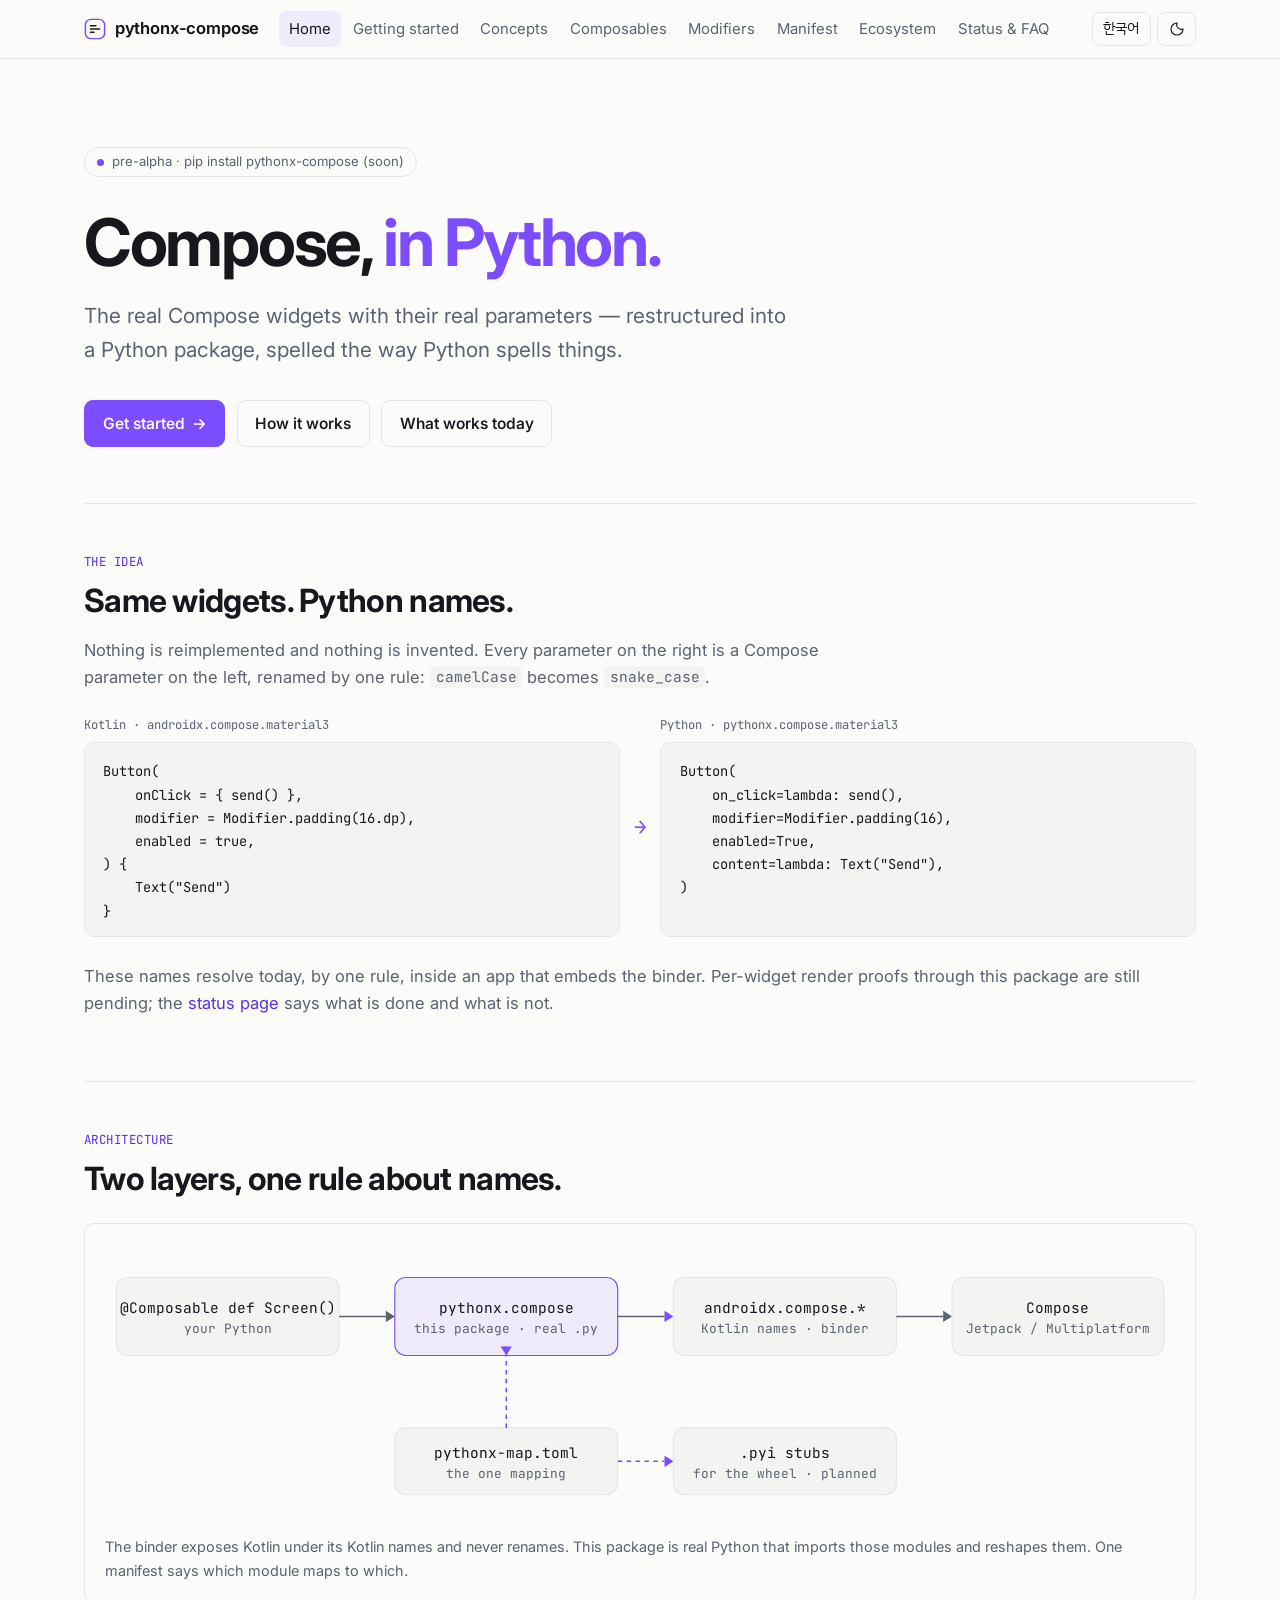
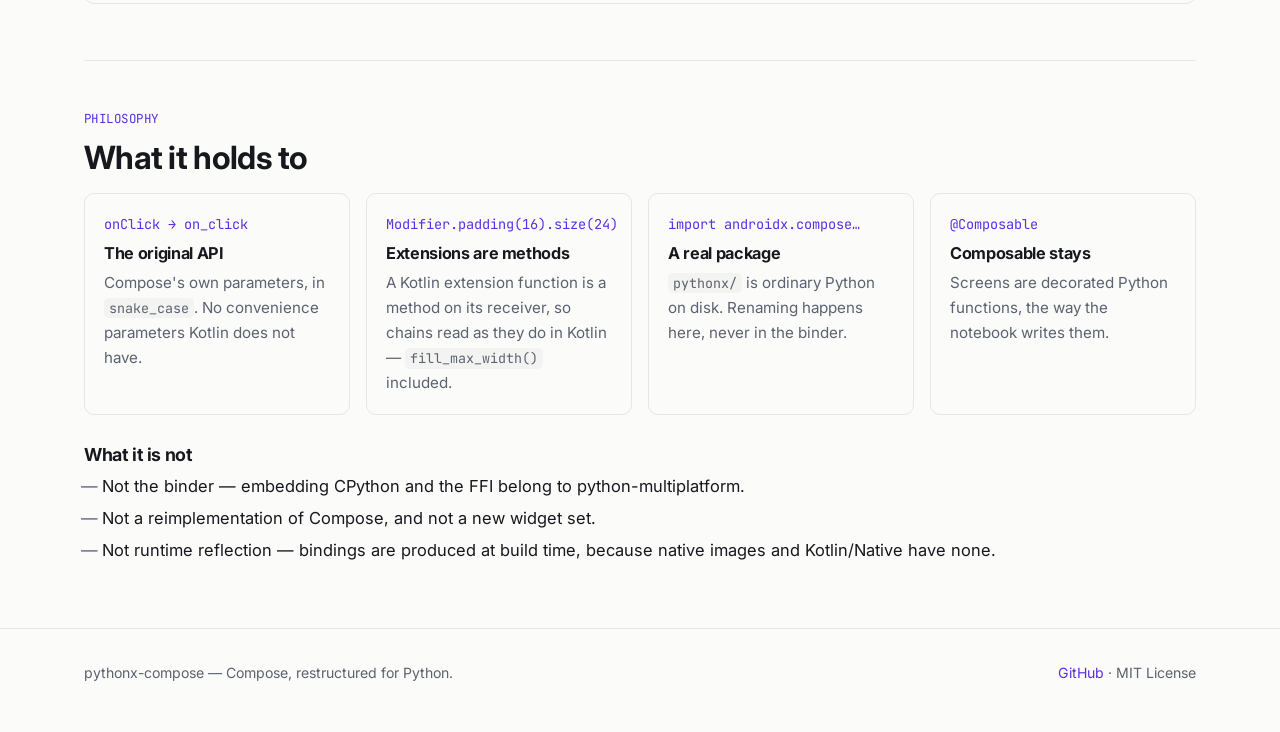
==== docs/guide/index.html @ c27737cb "Docs: Describe the Pythonic surface that now exists, and only that The guide and both READMEs still " ====
<!doctype html>
<html lang="en">
<head>
<meta charset="utf-8">
<meta name="viewport" content="width=device-width, initial-scale=1">
<title>Compose, in Python · pythonx-compose</title>
<meta name="description" content="pythonx-compose: write Compose user interfaces in Python, with Compose's own widgets and Pythonic names.">
<script>(function(){var r=document.documentElement,l=null,t=null;
try{l=localStorage.getItem('pxc-lang');t=localStorage.getItem('pxc-theme');}catch(e){}
if(l!=='en'&&l!=='ko'){l=((navigator.language||'en').toLowerCase().indexOf('ko')===0)?'ko':'en';}
r.lang=l;if(t==='dark'||t==='light'){r.setAttribute('data-theme',t);}})();</script>
<link rel="preconnect" href="https://fonts.googleapis.com">
<link rel="preconnect" href="https://fonts.gstatic.com" crossorigin>
<link rel="stylesheet" href="https://fonts.googleapis.com/css2?family=IBM+Plex+Sans+KR:wght@400;500;600;700&amp;family=Inter:wght@400;500;600;700&amp;family=JetBrains+Mono:wght@400;500&amp;display=swap">
<link rel="stylesheet" href="assets/style.css">
<script src="assets/site.js" defer></script>
</head>
<body data-title-en="Compose, in Python" data-title-ko="Compose 를, 파이썬으로">
<header class="site-header">
<div class="wrap bar">
<a class="brand" href="index.html"><svg class="mark" viewBox="0 0 24 24" aria-hidden="true"><rect x="1.5" y="1.5" width="21" height="21" rx="6" fill="none" stroke="var(--accent)" stroke-width="1.6"/><path d="M7 8.5h6M7 12h10M7 15.5h4" stroke="var(--fg)" stroke-width="1.6" stroke-linecap="round"/></svg>pythonx-compose</a>
<nav class="nav" aria-label="Guide"><a href="index.html" aria-current="page"><span data-lang="en">Home</span><span data-lang="ko">홈</span></a><a href="getting-started.html"><span data-lang="en">Getting started</span><span data-lang="ko">시작하기</span></a><a href="concepts.html"><span data-lang="en">Concepts</span><span data-lang="ko">개념</span></a><a href="guide-composables.html"><span data-lang="en">Composables</span><span data-lang="ko">컴포저블</span></a><a href="guide-modifiers.html"><span data-lang="en">Modifiers</span><span data-lang="ko">모디파이어</span></a><a href="guide-manifest.html"><span data-lang="en">Manifest</span><span data-lang="ko">매니페스트</span></a><a href="ecosystem.html"><span data-lang="en">Ecosystem</span><span data-lang="ko">생태계</span></a><a href="status.html"><span data-lang="en">Status & FAQ</span><span data-lang="ko">현황 · FAQ</span></a></nav>
<div class="tools">
<button class="btn-ghost" id="lang-toggle" type="button"><span data-lang="en">한국어</span><span data-lang="ko">English</span></button>
<button class="btn-ghost" id="theme-toggle" type="button" aria-label="Toggle colour theme"><svg viewBox="0 0 24 24" aria-hidden="true" fill="none" stroke="currentColor" stroke-width="1.7" stroke-linecap="round"><path d="M12 3a9 9 0 1 0 9 9 7 7 0 0 1-9-9z"/></svg></button>
</div>
</div>
</header>
<main>


<div class="wrap">
<section class="hero">
<span class="eyebrow"><span class="dot"></span><span data-lang="en">pre-alpha · pip install pythonx-compose (soon)</span><span data-lang="ko">pre-alpha · pip install pythonx-compose (예정)</span></span>
<h1><span data-lang="en">Compose, <em>in Python.</em></span><span data-lang="ko">Compose 를, <em>파이썬으로.</em></span></h1>
<p class="lead"><span data-lang="en">The real Compose widgets with their real parameters — restructured into a Python package, spelled the way Python spells things.</span><span data-lang="ko">진짜 Compose 위젯과 진짜 매개변수를 — 파이썬 패키지로 재구성해, 파이썬이 쓰는 방식대로 씁니다.</span></p>
<div class="cta">
<a class="btn primary" href="getting-started.html"><span data-lang="en">Get started</span><span data-lang="ko">시작하기</span> →</a>
<a class="btn" href="concepts.html"><span data-lang="en">How it works</span><span data-lang="ko">동작 방식</span></a>
<a class="btn" href="status.html"><span data-lang="en">What works today</span><span data-lang="ko">지금 되는 것</span></a>
</div>
</section>

<section>
<p class="kicker"><span data-lang="en">The idea</span><span data-lang="ko">아이디어</span></p>
<h2><span data-lang="en">Same widgets. Python names.</span><span data-lang="ko">같은 위젯, 파이썬 이름.</span></h2>
<p data-lang="en" class="narrow muted">Nothing is reimplemented and nothing is invented. Every parameter on the right is a Compose parameter on the left, renamed by one rule: <code>camelCase</code> becomes <code>snake_case</code>.</p><p data-lang="ko" class="narrow muted">다시 구현하는 것도, 새로 지어내는 것도 없습니다. 오른쪽의 모든 매개변수는 왼쪽 Compose 의 매개변수이고, 규칙 하나로 이름만 바뀝니다: <code>camelCase</code> 가 <code>snake_case</code> 가 됩니다.</p>
<div class="pair">
<div class="pane"><p class="label" translate="no">Kotlin · androidx.compose.material3</p><pre><code class="language-kotlin">Button(
    onClick = { send() },
    modifier = Modifier.padding(16.dp),
    enabled = true,
) {
    Text(&quot;Send&quot;)
}</code></pre></div>
<div class="arrow" aria-hidden="true">→</div>
<div class="pane"><p class="label" translate="no">Python · pythonx.compose.material3</p><pre><code class="language-python">Button(
    on_click=lambda: send(),
    modifier=Modifier.padding(16),
    enabled=True,
    content=lambda: Text(&quot;Send&quot;),
)</code></pre></div>
</div>
<p data-lang="en" class="muted">These names resolve today, by one rule, inside an app that embeds the binder. Per-widget render proofs through this package are still pending; the <a href="status.html">status page</a> says what is done and what is not.</p><p data-lang="ko" class="muted">이 이름들은 바인더를 임베딩한 앱 안에서 지금 규칙 하나로 해석됩니다. 이 패키지를 거친 위젯별 렌더링 증거는 아직 대기 중이며, 무엇이 되고 무엇이 안 되는지는 <a href="status.html">현황 페이지</a>에 있습니다.</p>
</section>

<section>
<p class="kicker"><span data-lang="en">Architecture</span><span data-lang="ko">구조</span></p>
<h2><span data-lang="en">Two layers, one rule about names.</span><span data-lang="ko">두 계층, 이름에 관한 규칙 하나.</span></h2>
<figure class="figure"><svg class="fig-wide" viewBox="0 0 960 250" role="img" aria-label="Python UI code calls pythonx.compose, which imports androidx.compose.* exposed by python-multiplatform, which is Compose itself; pythonx-map.toml feeds pythonx.compose and the .pyi stubs."><rect class="box" x="10" y="30" width="200" height="70" rx="10"/><text x="110.0" y="62.0" text-anchor="middle">@Composable def Screen()</text><text class="sub" x="110.0" y="80.0" text-anchor="middle">your Python</text><line class="edge" x1="210" y1="65" x2="252" y2="65"/><polygon class="head" points="260,65 252,60 252,70"/><rect class="box us" x="260" y="30" width="200" height="70" rx="10"/><text x="360.0" y="62.0" text-anchor="middle">pythonx.compose</text><text class="sub" x="360.0" y="80.0" text-anchor="middle">this package · real .py</text><line class="edge" x1="460" y1="65" x2="502" y2="65"/><polygon class="head us" points="510,65 502,60 502,70"/><rect class="box" x="510" y="30" width="200" height="70" rx="10"/><text x="610.0" y="62.0" text-anchor="middle">androidx.compose.*</text><text class="sub" x="610.0" y="80.0" text-anchor="middle">Kotlin names · binder</text><line class="edge" x1="710" y1="65" x2="752" y2="65"/><polygon class="head" points="760,65 752,60 752,70"/><rect class="box" x="760" y="30" width="190" height="70" rx="10"/><text x="855.0" y="62.0" text-anchor="middle">Compose</text><text class="sub" x="855.0" y="80.0" text-anchor="middle">Jetpack / Multiplatform</text><rect class="box" x="260" y="165" width="200" height="60" rx="10"/><text x="360.0" y="192.0" text-anchor="middle">pythonx-map.toml</text><text class="sub" x="360.0" y="210.0" text-anchor="middle">the one mapping</text><line class="edge dash" x1="360" y1="165" x2="360" y2="92"/><polygon class="head us" points="360,100 355,92 365,92"/><rect class="box" x="510" y="165" width="200" height="60" rx="10"/><text x="610.0" y="192.0" text-anchor="middle">.pyi stubs</text><text class="sub" x="610.0" y="210.0" text-anchor="middle">for the wheel · planned</text><line class="edge dash" x1="460" y1="195" x2="502" y2="195"/><polygon class="head us" points="510,195 502,190 502,200"/></svg><svg class="fig-tall" viewBox="0 0 320 470" role="img" aria-label="The same layering, drawn vertically."><rect class="box" x="40" y="10" width="240" height="64" rx="10"/><text x="160.0" y="39.0" text-anchor="middle">@Composable def Screen()</text><text class="sub" x="160.0" y="57.0" text-anchor="middle">your Python</text><line class="edge" x1="160" y1="74" x2="160" y2="102"/><polygon class="head" points="160,110 155,102 165,102"/><rect class="box us" x="40" y="110" width="240" height="64" rx="10"/><text x="160.0" y="139.0" text-anchor="middle">pythonx.compose</text><text class="sub" x="160.0" y="157.0" text-anchor="middle">this package · real .py</text><line class="edge" x1="160" y1="174" x2="160" y2="202"/><polygon class="head us" points="160,210 155,202 165,202"/><rect class="box" x="40" y="210" width="240" height="64" rx="10"/><text x="160.0" y="239.0" text-anchor="middle">androidx.compose.*</text><text class="sub" x="160.0" y="257.0" text-anchor="middle">Kotlin names · binder</text><line class="edge" x1="160" y1="274" x2="160" y2="302"/><polygon class="head" points="160,310 155,302 165,302"/><rect class="box" x="40" y="310" width="240" height="64" rx="10"/><text x="160.0" y="339.0" text-anchor="middle">Compose</text><text class="sub" x="160.0" y="357.0" text-anchor="middle">Jetpack / Multiplatform</text><rect class="box" x="40" y="400" width="240" height="56" rx="10"/><text x="160.0" y="425.0" text-anchor="middle">pythonx-map.toml</text><text class="sub" x="160.0" y="443.0" text-anchor="middle">→ pythonx.compose, .pyi</text></svg>
<figcaption><span data-lang="en">The binder exposes Kotlin under its Kotlin names and never renames. This package is real Python that imports those modules and reshapes them. One manifest says which module maps to which.</span><span data-lang="ko">바인더는 Kotlin 을 Kotlin 이름 그대로 노출하고 절대 이름을 바꾸지 않습니다. 이 패키지는 그 모듈을 import 해 재구성하는 실제 파이썬입니다. 어떤 모듈이 무엇에 대응하는지는 매니페스트 하나가 말합니다.</span></figcaption>
</figure>
</section>

<section>
<p class="kicker"><span data-lang="en">Philosophy</span><span data-lang="ko">철학</span></p>
<h2><span data-lang="en">What it holds to</span><span data-lang="ko">지키는 것</span></h2>
<div class="grid">
<div class="card"><span class="glyph" translate="no">onClick → on_click</span><h3><span data-lang="en">The original API</span><span data-lang="ko">원래 API 그대로</span></h3><p data-lang="en">Compose's own parameters, in <code>snake_case</code>. No convenience parameters Kotlin does not have.</p><p data-lang="ko">Compose 자신의 매개변수를 <code>snake_case</code> 로. Kotlin 에 없는 편의 매개변수는 만들지 않습니다.</p></div>
<div class="card"><span class="glyph" translate="no">Modifier.padding(16).size(24)</span><h3><span data-lang="en">Extensions are methods</span><span data-lang="ko">확장 함수는 메서드</span></h3><p data-lang="en">A Kotlin extension function is a method on its receiver, so chains read as they do in Kotlin — <code>fill_max_width()</code> included.</p><p data-lang="ko">Kotlin 확장 함수는 수신 객체의 메서드가 되어, 체인이 Kotlin 에서처럼 읽힙니다 — <code>fill_max_width()</code> 도 마찬가지입니다.</p></div>
<div class="card"><span class="glyph" translate="no">import androidx.compose…</span><h3><span data-lang="en">A real package</span><span data-lang="ko">실제 패키지</span></h3><p data-lang="en"><code>pythonx/</code> is ordinary Python on disk. Renaming happens here, never in the binder.</p><p data-lang="ko"><code>pythonx/</code> 는 디스크에 있는 평범한 파이썬입니다. 이름 바꾸기는 여기서 하고, 바인더에서는 하지 않습니다.</p></div>
<div class="card"><span class="glyph" translate="no">@Composable</span><h3><span data-lang="en">Composable stays</span><span data-lang="ko">@Composable 은 그대로</span></h3><p data-lang="en">Screens are decorated Python functions, the way the notebook writes them.</p><p data-lang="ko">화면은 노트북이 쓰는 그대로, 데코레이터가 붙은 파이썬 함수입니다.</p></div>
</div>
<h3><span data-lang="en">What it is not</span><span data-lang="ko">이것이 아닌 것</span></h3>
<ul class="clean not">
<li><span data-lang="en">Not the binder — embedding CPython and the FFI belong to python-multiplatform.</span><span data-lang="ko">바인더가 아닙니다 — CPython 임베딩과 FFI 는 python-multiplatform 의 몫입니다.</span></li>
<li><span data-lang="en">Not a reimplementation of Compose, and not a new widget set.</span><span data-lang="ko">Compose 의 재구현도, 새 위젯 세트도 아닙니다.</span></li>
<li><span data-lang="en">Not runtime reflection — bindings are produced at build time, because native images and Kotlin/Native have none.</span><span data-lang="ko">런타임 리플렉션이 아닙니다 — 네이티브 이미지와 Kotlin/Native 에는 리플렉션이 없으므로 바인딩은 빌드 타임에 만듭니다.</span></li>
</ul>
</section>
</div>

</main>
<footer>
<div class="wrap">
<span><span data-lang="en">pythonx-compose — Compose, restructured for Python.</span><span data-lang="ko">pythonx-compose — 파이썬을 위해 재구성한 Compose.</span></span>
<span><a href="https://github.com/thisisthepy/pythonx-compose">GitHub</a> · <span data-lang="en">MIT License</span><span data-lang="ko">MIT 라이선스</span></span>
</div>
</footer>
</body>
</html>
---- docs/guide/assets/style.css ----
/* pythonx-compose guide — shared thisisthepy family tokens, accent #7c4dff. */
:root {
  --bg: #fbfbfa; --fg: #16181d; --muted: #5b6270; --line: #e6e6e3; --code-bg: #f3f3f1;
  --radius: 10px; --maxw: 72rem;
  --font-sans: "Inter", "IBM Plex Sans KR", system-ui, sans-serif;
  --font-mono: "JetBrains Mono", ui-monospace, monospace;
  --accent: #7c4dff; --accent-ink: #5b2fe0; --accent-soft: rgba(124, 77, 255, 0.09);
  --ok: #0f9d76; --partial: #b7791f; --planned: #5b6270;
  color-scheme: light;
}
@media (prefers-color-scheme: dark) { :root:not([data-theme="light"]) {
  --bg: #0f1115; --fg: #e8e9ec; --muted: #9aa1ad; --line: #252a33; --code-bg: #161a21;
  --accent: #a68bff; --accent-ink: #c2b1ff; --accent-soft: rgba(166, 139, 255, 0.12);
  --ok: #3cc89c; --partial: #e0a84a; --planned: #9aa1ad;
  color-scheme: dark; } }
:root[data-theme="dark"] {
  --bg: #0f1115; --fg: #e8e9ec; --muted: #9aa1ad; --line: #252a33; --code-bg: #161a21;
  --accent: #a68bff; --accent-ink: #c2b1ff; --accent-soft: rgba(166, 139, 255, 0.12);
  --ok: #3cc89c; --partial: #e0a84a; --planned: #9aa1ad;
  color-scheme: dark;
}

/* Language switching: only the active language is shown. */
html[lang="en"] [data-lang="ko"], html[lang="ko"] [data-lang="en"] { display: none !important; }

*, *::before, *::after { box-sizing: border-box; }
html { -webkit-text-size-adjust: 100%; }
body {
  margin: 0; background: var(--bg); color: var(--fg);
  font-family: var(--font-sans); font-size: 16.5px; line-height: 1.65;
  -webkit-font-smoothing: antialiased; overflow-x: hidden;
}
html[lang="ko"] body { word-break: keep-all; line-height: 1.75; }
a { color: var(--accent-ink); text-decoration: none; }
a:hover { text-decoration: underline; text-underline-offset: 3px; }
code, pre, kbd { font-family: var(--font-mono); font-size: 0.88em; }
:not(pre) > code { background: var(--code-bg); padding: 0.1em 0.38em; border-radius: 5px; overflow-wrap: anywhere; }
pre {
  background: var(--code-bg); border: 1px solid var(--line); border-radius: var(--radius);
  padding: 1rem 1.15rem; overflow-x: auto; line-height: 1.6; margin: 1.1rem 0;
}
pre code { font-size: 0.86rem; }
.c { color: var(--muted); }          /* comment */
.k { color: var(--accent-ink); }     /* keyword / emphasis inside code */

.wrap { max-width: var(--maxw); margin: 0 auto; padding: 0 1.25rem; }
@media (max-width: 480px) { .wrap { padding: 0 1rem; } }

/* Header */
.site-header {
  position: sticky; top: 0; z-index: 10;
  background: color-mix(in srgb, var(--bg) 86%, transparent);
  backdrop-filter: saturate(140%) blur(10px); -webkit-backdrop-filter: saturate(140%) blur(10px);
  border-bottom: 1px solid var(--line);
}
.bar { display: flex; align-items: center; gap: 1.25rem; min-height: 3.6rem; }
.brand { display: inline-flex; align-items: center; gap: 0.55rem; color: var(--fg); font-weight: 650; letter-spacing: -0.01em; white-space: nowrap; }
.brand:hover { text-decoration: none; }
.brand .mark { width: 22px; height: 22px; flex: none; }
.nav { display: flex; gap: 0.15rem; flex: 1; min-width: 0; }
.site-header .nav a {
  color: var(--muted); padding: 0.35rem 0.6rem; border-radius: 7px; font-size: 0.93rem; white-space: nowrap;
}
.nav a:hover { color: var(--fg); background: var(--code-bg); text-decoration: none; }
.nav a[aria-current="page"] { color: var(--fg); background: var(--accent-soft); }
.tools { display: flex; gap: 0.4rem; margin-left: auto; }
.btn-ghost {
  font: inherit; font-size: 0.86rem; color: var(--fg); background: transparent;
  border: 1px solid var(--line); border-radius: 8px; padding: 0.3rem 0.65rem; cursor: pointer;
  display: inline-flex; align-items: center; gap: 0.35rem; min-height: 2rem;
}
.btn-ghost:hover { border-color: var(--accent); }
.btn-ghost svg { width: 16px; height: 16px; }
@media (max-width: 860px) {
  .bar { flex-wrap: wrap; gap: 0.5rem 1rem; padding: 0.5rem 0; }
  .nav { order: 3; flex-basis: 100%; overflow-x: auto; scrollbar-width: none; padding-bottom: 0.2rem; }
  .nav::-webkit-scrollbar { display: none; }
}

/* Hero */
section.hero { padding: 5.5rem 0 3.5rem; border-top: 0; }
.eyebrow {
  display: inline-flex; align-items: center; gap: 0.5rem; font-size: 0.82rem; color: var(--muted);
  border: 1px solid var(--line); border-radius: 999px; padding: 0.2rem 0.75rem; margin-bottom: 1.6rem;
}
.dot { width: 7px; height: 7px; border-radius: 50%; background: var(--accent); }
h1, h2, h3 { letter-spacing: -0.022em; line-height: 1.2; font-weight: 680; }
.hero h1 { font-size: clamp(2.3rem, 6vw, 4.1rem); margin: 0 0 1.1rem; letter-spacing: -0.035em; }
.hero h1 em { font-style: normal; color: var(--accent); }
.lead { font-size: clamp(1.08rem, 2.1vw, 1.3rem); color: var(--muted); max-width: 44rem; margin: 0 0 2rem; }
.cta { display: flex; flex-wrap: wrap; gap: 0.7rem; }
.btn {
  display: inline-flex; align-items: center; gap: 0.45rem; padding: 0.62rem 1.1rem; border-radius: 9px;
  font-weight: 560; font-size: 0.97rem; border: 1px solid var(--line); color: var(--fg); background: var(--bg);
}
.btn:hover { text-decoration: none; border-color: var(--accent); }
a.btn.primary, .btn.primary { background: var(--accent); border-color: var(--accent); color: #fff; }
:root[data-theme="dark"] .btn.primary { color: #0f1115; }
@media (prefers-color-scheme: dark) { :root:not([data-theme="light"]) .btn.primary { color: #0f1115; } }

/* Sections */
section { padding: 3rem 0; border-top: 1px solid var(--line); }
section.flush { border-top: 0; padding-top: 0; }
.kicker { font-family: var(--font-mono); font-size: 0.78rem; color: var(--accent-ink); letter-spacing: 0.04em; text-transform: uppercase; margin: 0 0 0.6rem; }
h2 { font-size: clamp(1.5rem, 3vw, 2rem); margin: 0 0 1rem; }
h3 { font-size: 1.12rem; margin: 1.8rem 0 0.5rem; }
p { margin: 0 0 1rem; }
.muted { color: var(--muted); }
.narrow { max-width: 46rem; }

/* Translation pair: Kotlin on the left, Python on the right. */
.pair { display: grid; grid-template-columns: minmax(0, 1fr) auto minmax(0, 1fr); gap: 0.9rem; align-items: stretch; margin: 1.5rem 0; }
.pair .pane { min-width: 0; }
.pair .pane pre { margin: 0; height: calc(100% - 1.8rem); }
.pair .label { font-family: var(--font-mono); font-size: 0.76rem; color: var(--muted); margin: 0 0 0.45rem; }
.pair .arrow { align-self: center; color: var(--accent); font-family: var(--font-mono); font-size: 1.3rem; }
@media (max-width: 760px) {
  .pair { grid-template-columns: minmax(0, 1fr); }
  .pair .arrow { justify-self: center; transform: rotate(90deg); }
}

/* Diagram */
.figure { margin: 1.5rem 0 0.5rem; border: 1px solid var(--line); border-radius: var(--radius); padding: 1.25rem; background: var(--bg); }
.figure svg { width: 100%; height: auto; display: block; }
.figure svg text { font-family: var(--font-mono); font-size: 13px; fill: var(--fg); }
.figure svg .sub { fill: var(--muted); font-size: 11.5px; }
.figure svg .box { fill: var(--code-bg); stroke: var(--line); }
.figure svg .box.us { fill: var(--accent-soft); stroke: var(--accent); }
.figure svg .edge { stroke: var(--muted); stroke-width: 1.4; fill: none; }
.figure svg .edge.dash { stroke-dasharray: 4 4; stroke: var(--accent); }
.figure svg .head { fill: var(--muted); }
.figure svg .head.us { fill: var(--accent); }
figcaption { font-size: 0.9rem; color: var(--muted); margin-top: 0.8rem; }
.figure svg.fig-wide { display: block; }
.figure svg.fig-tall { display: none; max-width: 22rem; margin: 0 auto; }
@media (max-width: 640px) { .figure svg.fig-wide { display: none; } .figure svg.fig-tall { display: block; } }

/* Grids and cards */
.grid { display: grid; gap: 1rem; grid-template-columns: repeat(auto-fit, minmax(min(15rem, 100%), 1fr)); }
.card { border: 1px solid var(--line); border-radius: var(--radius); padding: 1.15rem 1.2rem; background: var(--bg); }
.card h3 { margin: 0 0 0.4rem; font-size: 1.02rem; }
.card p { margin: 0; color: var(--muted); font-size: 0.95rem; }
.card .glyph { font-family: var(--font-mono); color: var(--accent-ink); font-size: 0.85rem; margin-bottom: 0.55rem; display: block; }
a.card { color: inherit; display: block; }
a.card:hover { text-decoration: none; border-color: var(--accent); }

ul.clean { padding-left: 1.1rem; margin: 0 0 1rem; }
ul.clean li { margin: 0.3rem 0; }
.not li::marker { content: "— "; color: var(--muted); }

/* Tables */
.table-wrap { overflow-x: auto; margin: 1rem 0 1.5rem; border: 1px solid var(--line); border-radius: var(--radius); }
table { border-collapse: collapse; width: 100%; font-size: 0.93rem; }
th, td { text-align: left; padding: 0.6rem 0.85rem; border-bottom: 1px solid var(--line); vertical-align: top; }
th { font-weight: 600; color: var(--muted); font-size: 0.82rem; background: var(--code-bg); }
tr:last-child td { border-bottom: 0; }

/* Status chips */
.chip { display: inline-block; font-family: var(--font-mono); font-size: 0.74rem; padding: 0.08rem 0.5rem; border-radius: 999px; border: 1px solid currentColor; white-space: nowrap; }
.chip.ok { color: var(--ok); }
.chip.partial { color: var(--partial); }
.chip.planned { color: var(--planned); }

.note { border-left: 3px solid var(--accent); background: var(--accent-soft); padding: 0.8rem 1rem; border-radius: 0 var(--radius) var(--radius) 0; margin: 1.2rem 0; font-size: 0.95rem; }
.note p:last-child { margin: 0; }

/* Page layout for inner pages */
.page-head { padding: 3.5rem 0 1.5rem; }
.page-head h1 { font-size: clamp(1.9rem, 4.5vw, 2.8rem); margin: 0 0 0.6rem; }
.doc { padding-bottom: 3rem; }
.doc section { padding: 2.2rem 0; }
.pager { display: flex; justify-content: space-between; gap: 1rem; flex-wrap: wrap; border-top: 1px solid var(--line); padding: 1.5rem 0 0; margin-top: 1rem; }

details { border: 1px solid var(--line); border-radius: var(--radius); padding: 0.85rem 1.1rem; margin: 0.6rem 0; }
details summary { cursor: pointer; font-weight: 600; }
details[open] summary { margin-bottom: 0.5rem; }

footer { border-top: 1px solid var(--line); padding: 2rem 0 3rem; color: var(--muted); font-size: 0.88rem; }
footer .wrap { display: flex; flex-wrap: wrap; justify-content: space-between; gap: 1rem; }
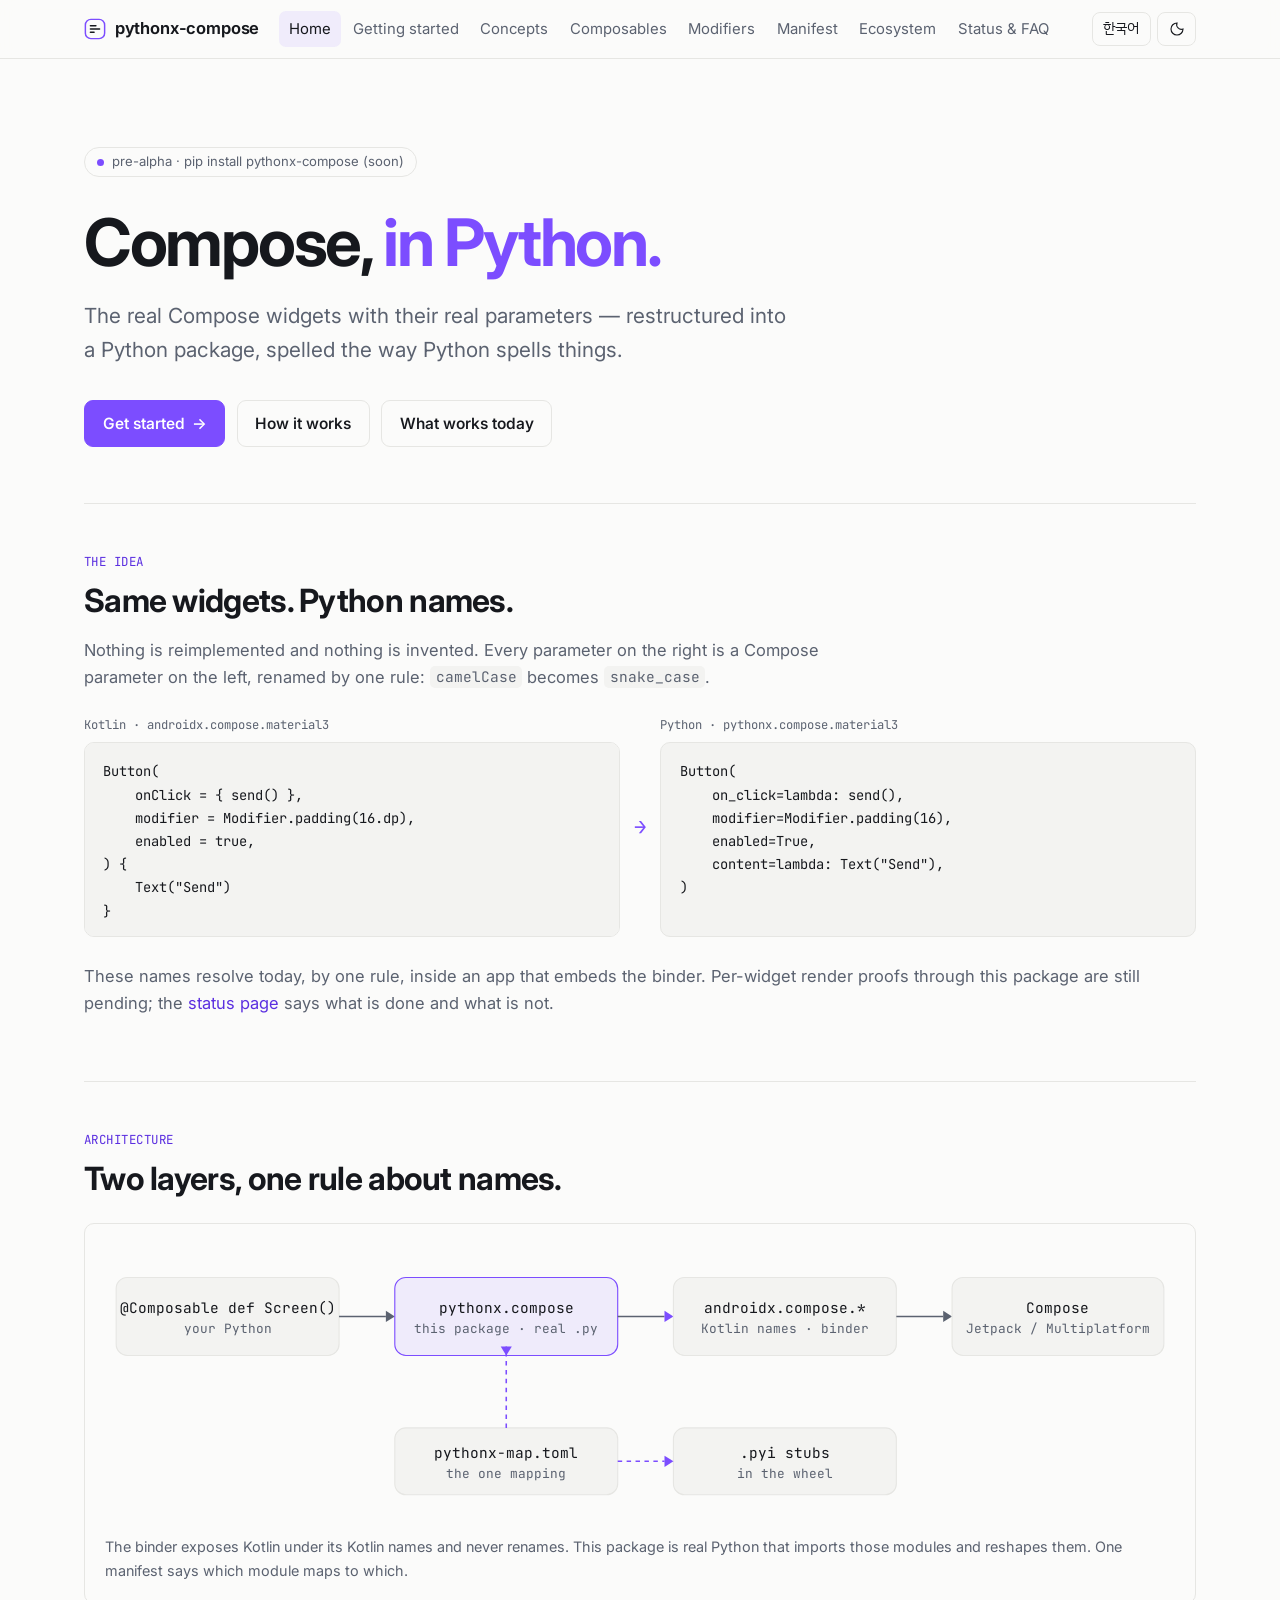
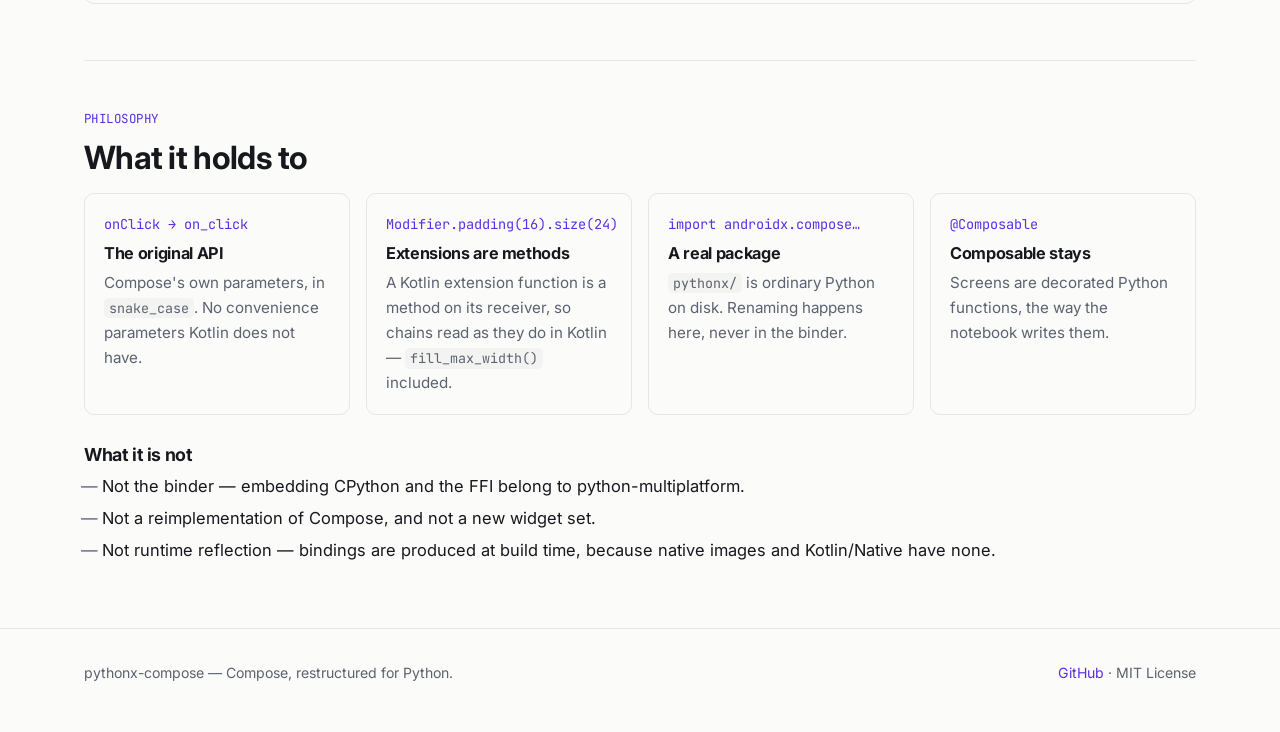
==== commit 8cc6e5d8: "Feat: Ship Pythonic stubs for Compose 1.11.1, generated by the runtime's own rule python-multiplatfo" ====
--- a/docs/guide/index.html
+++ b/docs/guide/index.html
@@ -67,7 +67,7 @@
 <section>
 <p class="kicker"><span data-lang="en">Architecture</span><span data-lang="ko">구조</span></p>
 <h2><span data-lang="en">Two layers, one rule about names.</span><span data-lang="ko">두 계층, 이름에 관한 규칙 하나.</span></h2>
-<figure class="figure"><svg class="fig-wide" viewBox="0 0 960 250" role="img" aria-label="Python UI code calls pythonx.compose, which imports androidx.compose.* exposed by python-multiplatform, which is Compose itself; pythonx-map.toml feeds pythonx.compose and the .pyi stubs."><rect class="box" x="10" y="30" width="200" height="70" rx="10"/><text x="110.0" y="62.0" text-anchor="middle">@Composable def Screen()</text><text class="sub" x="110.0" y="80.0" text-anchor="middle">your Python</text><line class="edge" x1="210" y1="65" x2="252" y2="65"/><polygon class="head" points="260,65 252,60 252,70"/><rect class="box us" x="260" y="30" width="200" height="70" rx="10"/><text x="360.0" y="62.0" text-anchor="middle">pythonx.compose</text><text class="sub" x="360.0" y="80.0" text-anchor="middle">this package · real .py</text><line class="edge" x1="460" y1="65" x2="502" y2="65"/><polygon class="head us" points="510,65 502,60 502,70"/><rect class="box" x="510" y="30" width="200" height="70" rx="10"/><text x="610.0" y="62.0" text-anchor="middle">androidx.compose.*</text><text class="sub" x="610.0" y="80.0" text-anchor="middle">Kotlin names · binder</text><line class="edge" x1="710" y1="65" x2="752" y2="65"/><polygon class="head" points="760,65 752,60 752,70"/><rect class="box" x="760" y="30" width="190" height="70" rx="10"/><text x="855.0" y="62.0" text-anchor="middle">Compose</text><text class="sub" x="855.0" y="80.0" text-anchor="middle">Jetpack / Multiplatform</text><rect class="box" x="260" y="165" width="200" height="60" rx="10"/><text x="360.0" y="192.0" text-anchor="middle">pythonx-map.toml</text><text class="sub" x="360.0" y="210.0" text-anchor="middle">the one mapping</text><line class="edge dash" x1="360" y1="165" x2="360" y2="92"/><polygon class="head us" points="360,100 355,92 365,92"/><rect class="box" x="510" y="165" width="200" height="60" rx="10"/><text x="610.0" y="192.0" text-anchor="middle">.pyi stubs</text><text class="sub" x="610.0" y="210.0" text-anchor="middle">for the wheel · planned</text><line class="edge dash" x1="460" y1="195" x2="502" y2="195"/><polygon class="head us" points="510,195 502,190 502,200"/></svg><svg class="fig-tall" viewBox="0 0 320 470" role="img" aria-label="The same layering, drawn vertically."><rect class="box" x="40" y="10" width="240" height="64" rx="10"/><text x="160.0" y="39.0" text-anchor="middle">@Composable def Screen()</text><text class="sub" x="160.0" y="57.0" text-anchor="middle">your Python</text><line class="edge" x1="160" y1="74" x2="160" y2="102"/><polygon class="head" points="160,110 155,102 165,102"/><rect class="box us" x="40" y="110" width="240" height="64" rx="10"/><text x="160.0" y="139.0" text-anchor="middle">pythonx.compose</text><text class="sub" x="160.0" y="157.0" text-anchor="middle">this package · real .py</text><line class="edge" x1="160" y1="174" x2="160" y2="202"/><polygon class="head us" points="160,210 155,202 165,202"/><rect class="box" x="40" y="210" width="240" height="64" rx="10"/><text x="160.0" y="239.0" text-anchor="middle">androidx.compose.*</text><text class="sub" x="160.0" y="257.0" text-anchor="middle">Kotlin names · binder</text><line class="edge" x1="160" y1="274" x2="160" y2="302"/><polygon class="head" points="160,310 155,302 165,302"/><rect class="box" x="40" y="310" width="240" height="64" rx="10"/><text x="160.0" y="339.0" text-anchor="middle">Compose</text><text class="sub" x="160.0" y="357.0" text-anchor="middle">Jetpack / Multiplatform</text><rect class="box" x="40" y="400" width="240" height="56" rx="10"/><text x="160.0" y="425.0" text-anchor="middle">pythonx-map.toml</text><text class="sub" x="160.0" y="443.0" text-anchor="middle">→ pythonx.compose, .pyi</text></svg>
+<figure class="figure"><svg class="fig-wide" viewBox="0 0 960 250" role="img" aria-label="Python UI code calls pythonx.compose, which imports androidx.compose.* exposed by python-multiplatform, which is Compose itself; pythonx-map.toml feeds pythonx.compose and the .pyi stubs."><rect class="box" x="10" y="30" width="200" height="70" rx="10"/><text x="110.0" y="62.0" text-anchor="middle">@Composable def Screen()</text><text class="sub" x="110.0" y="80.0" text-anchor="middle">your Python</text><line class="edge" x1="210" y1="65" x2="252" y2="65"/><polygon class="head" points="260,65 252,60 252,70"/><rect class="box us" x="260" y="30" width="200" height="70" rx="10"/><text x="360.0" y="62.0" text-anchor="middle">pythonx.compose</text><text class="sub" x="360.0" y="80.0" text-anchor="middle">this package · real .py</text><line class="edge" x1="460" y1="65" x2="502" y2="65"/><polygon class="head us" points="510,65 502,60 502,70"/><rect class="box" x="510" y="30" width="200" height="70" rx="10"/><text x="610.0" y="62.0" text-anchor="middle">androidx.compose.*</text><text class="sub" x="610.0" y="80.0" text-anchor="middle">Kotlin names · binder</text><line class="edge" x1="710" y1="65" x2="752" y2="65"/><polygon class="head" points="760,65 752,60 752,70"/><rect class="box" x="760" y="30" width="190" height="70" rx="10"/><text x="855.0" y="62.0" text-anchor="middle">Compose</text><text class="sub" x="855.0" y="80.0" text-anchor="middle">Jetpack / Multiplatform</text><rect class="box" x="260" y="165" width="200" height="60" rx="10"/><text x="360.0" y="192.0" text-anchor="middle">pythonx-map.toml</text><text class="sub" x="360.0" y="210.0" text-anchor="middle">the one mapping</text><line class="edge dash" x1="360" y1="165" x2="360" y2="92"/><polygon class="head us" points="360,100 355,92 365,92"/><rect class="box" x="510" y="165" width="200" height="60" rx="10"/><text x="610.0" y="192.0" text-anchor="middle">.pyi stubs</text><text class="sub" x="610.0" y="210.0" text-anchor="middle">in the wheel</text><line class="edge dash" x1="460" y1="195" x2="502" y2="195"/><polygon class="head us" points="510,195 502,190 502,200"/></svg><svg class="fig-tall" viewBox="0 0 320 470" role="img" aria-label="The same layering, drawn vertically."><rect class="box" x="40" y="10" width="240" height="64" rx="10"/><text x="160.0" y="39.0" text-anchor="middle">@Composable def Screen()</text><text class="sub" x="160.0" y="57.0" text-anchor="middle">your Python</text><line class="edge" x1="160" y1="74" x2="160" y2="102"/><polygon class="head" points="160,110 155,102 165,102"/><rect class="box us" x="40" y="110" width="240" height="64" rx="10"/><text x="160.0" y="139.0" text-anchor="middle">pythonx.compose</text><text class="sub" x="160.0" y="157.0" text-anchor="middle">this package · real .py</text><line class="edge" x1="160" y1="174" x2="160" y2="202"/><polygon class="head us" points="160,210 155,202 165,202"/><rect class="box" x="40" y="210" width="240" height="64" rx="10"/><text x="160.0" y="239.0" text-anchor="middle">androidx.compose.*</text><text class="sub" x="160.0" y="257.0" text-anchor="middle">Kotlin names · binder</text><line class="edge" x1="160" y1="274" x2="160" y2="302"/><polygon class="head" points="160,310 155,302 165,302"/><rect class="box" x="40" y="310" width="240" height="64" rx="10"/><text x="160.0" y="339.0" text-anchor="middle">Compose</text><text class="sub" x="160.0" y="357.0" text-anchor="middle">Jetpack / Multiplatform</text><rect class="box" x="40" y="400" width="240" height="56" rx="10"/><text x="160.0" y="425.0" text-anchor="middle">pythonx-map.toml</text><text class="sub" x="160.0" y="443.0" text-anchor="middle">→ pythonx.compose, .pyi</text></svg>
 <figcaption><span data-lang="en">The binder exposes Kotlin under its Kotlin names and never renames. This package is real Python that imports those modules and reshapes them. One manifest says which module maps to which.</span><span data-lang="ko">바인더는 Kotlin 을 Kotlin 이름 그대로 노출하고 절대 이름을 바꾸지 않습니다. 이 패키지는 그 모듈을 import 해 재구성하는 실제 파이썬입니다. 어떤 모듈이 무엇에 대응하는지는 매니페스트 하나가 말합니다.</span></figcaption>
 </figure>
 </section>
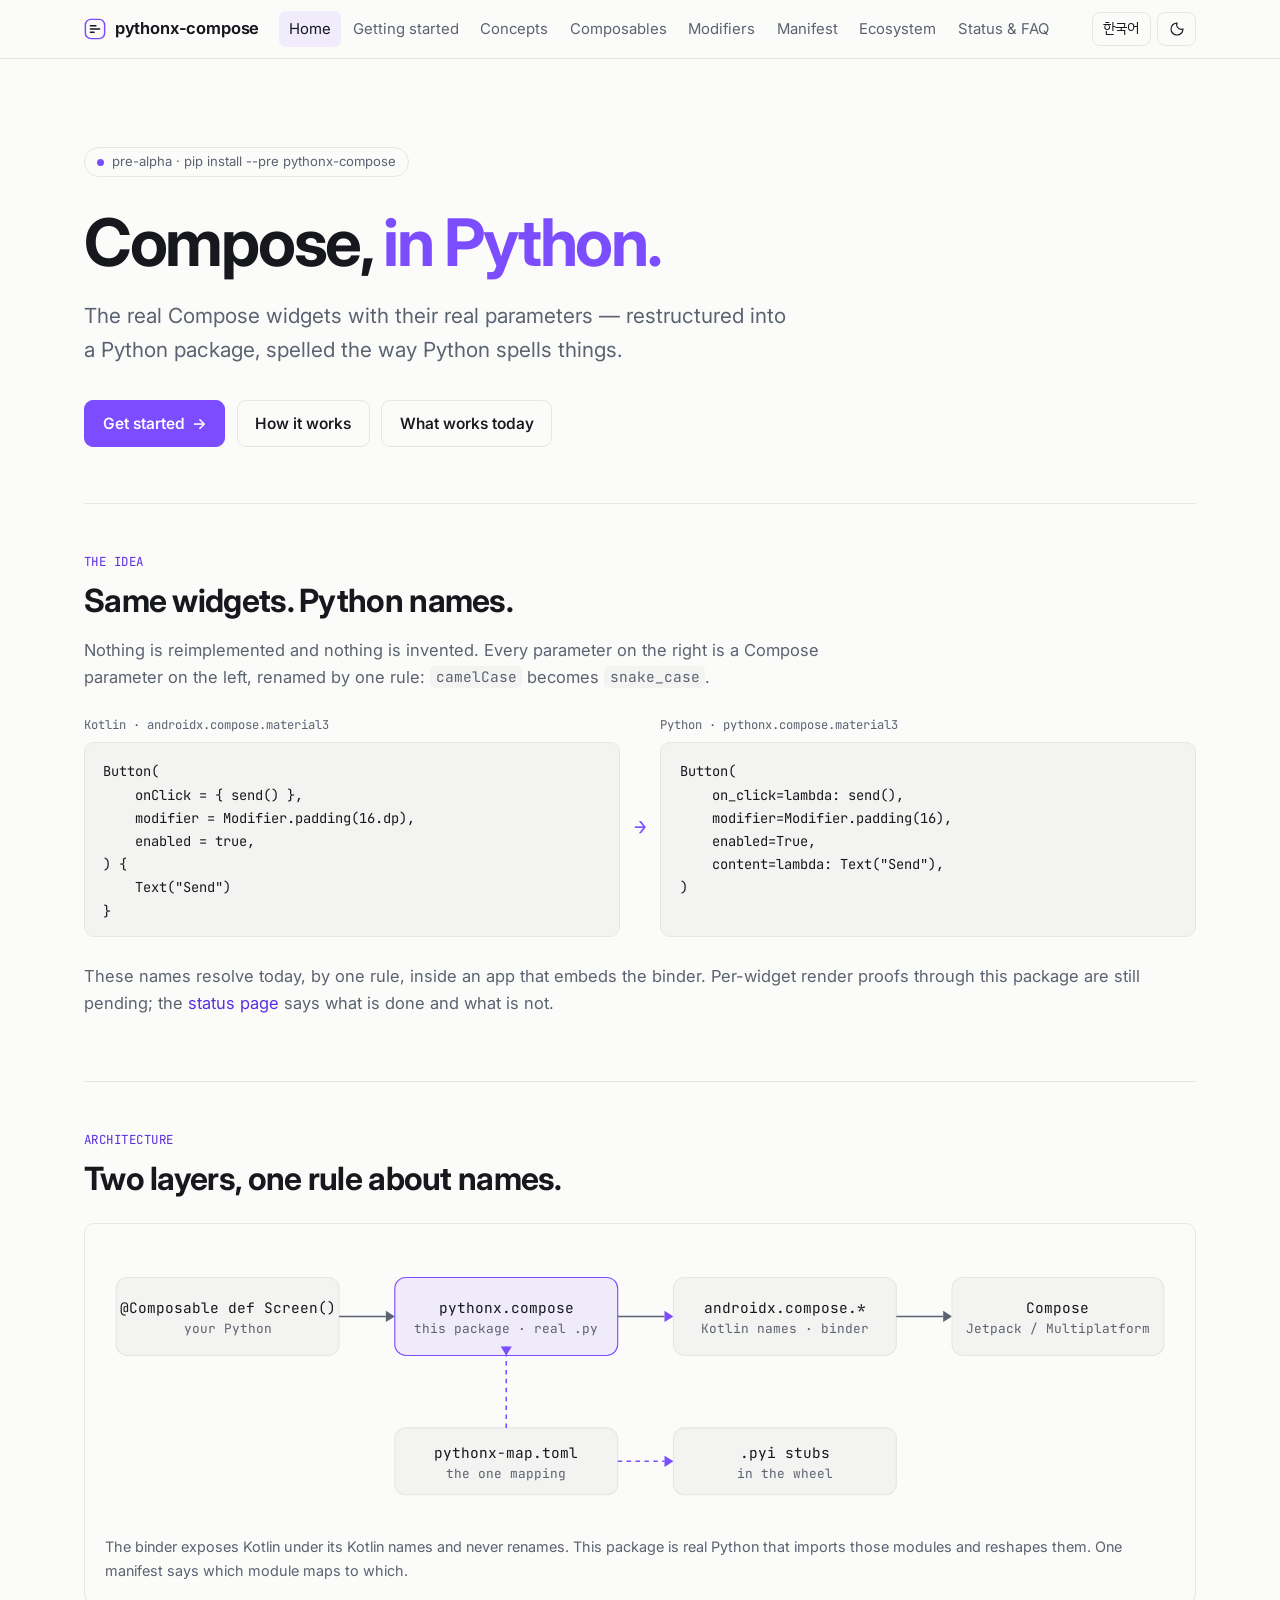
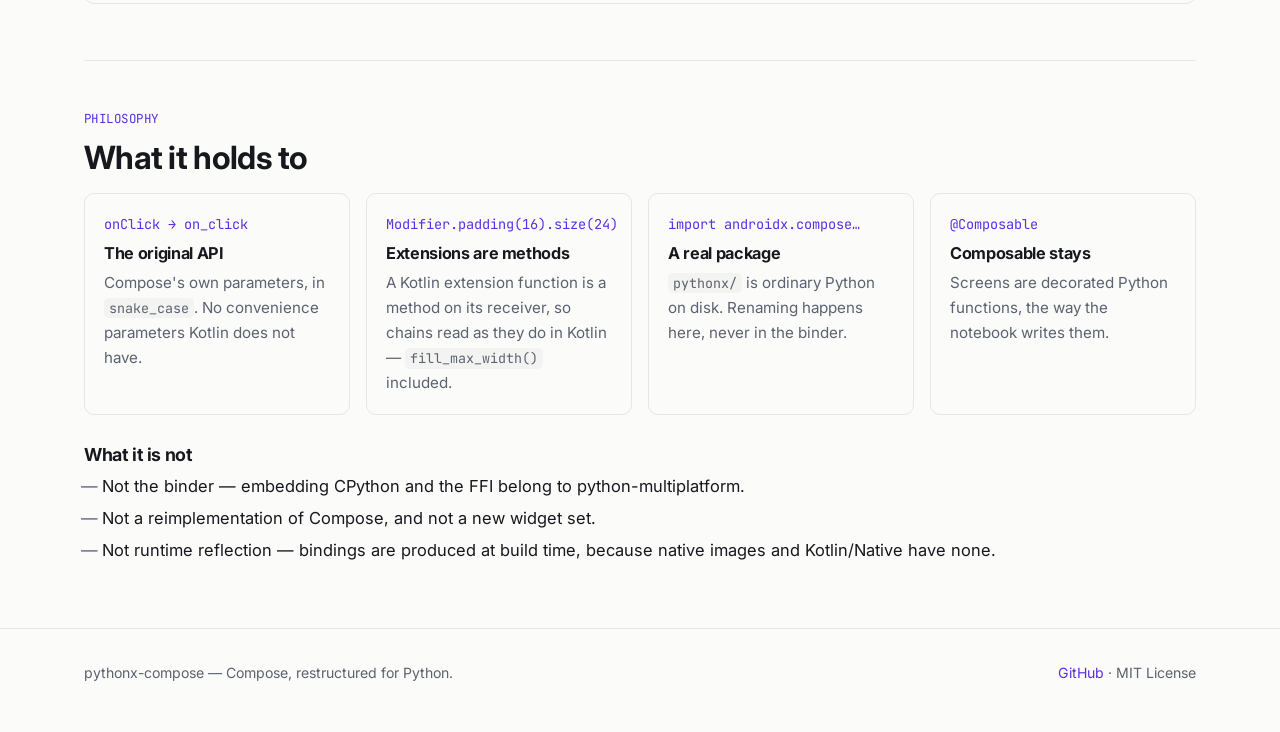
==== commit d2b92022: "Feat: Prepare the first PyPI release, 0.1.0a1, published by tag through trusted publishing The maint" ====
--- a/docs/guide/index.html
+++ b/docs/guide/index.html
@@ -31,7 +31,7 @@
 
 <div class="wrap">
 <section class="hero">
-<span class="eyebrow"><span class="dot"></span><span data-lang="en">pre-alpha · pip install pythonx-compose (soon)</span><span data-lang="ko">pre-alpha · pip install pythonx-compose (예정)</span></span>
+<span class="eyebrow"><span class="dot"></span><span data-lang="en">pre-alpha · pip install --pre pythonx-compose</span><span data-lang="ko">pre-alpha · pip install --pre pythonx-compose</span></span>
 <h1><span data-lang="en">Compose, <em>in Python.</em></span><span data-lang="ko">Compose 를, <em>파이썬으로.</em></span></h1>
 <p class="lead"><span data-lang="en">The real Compose widgets with their real parameters — restructured into a Python package, spelled the way Python spells things.</span><span data-lang="ko">진짜 Compose 위젯과 진짜 매개변수를 — 파이썬 패키지로 재구성해, 파이썬이 쓰는 방식대로 씁니다.</span></p>
 <div class="cta">
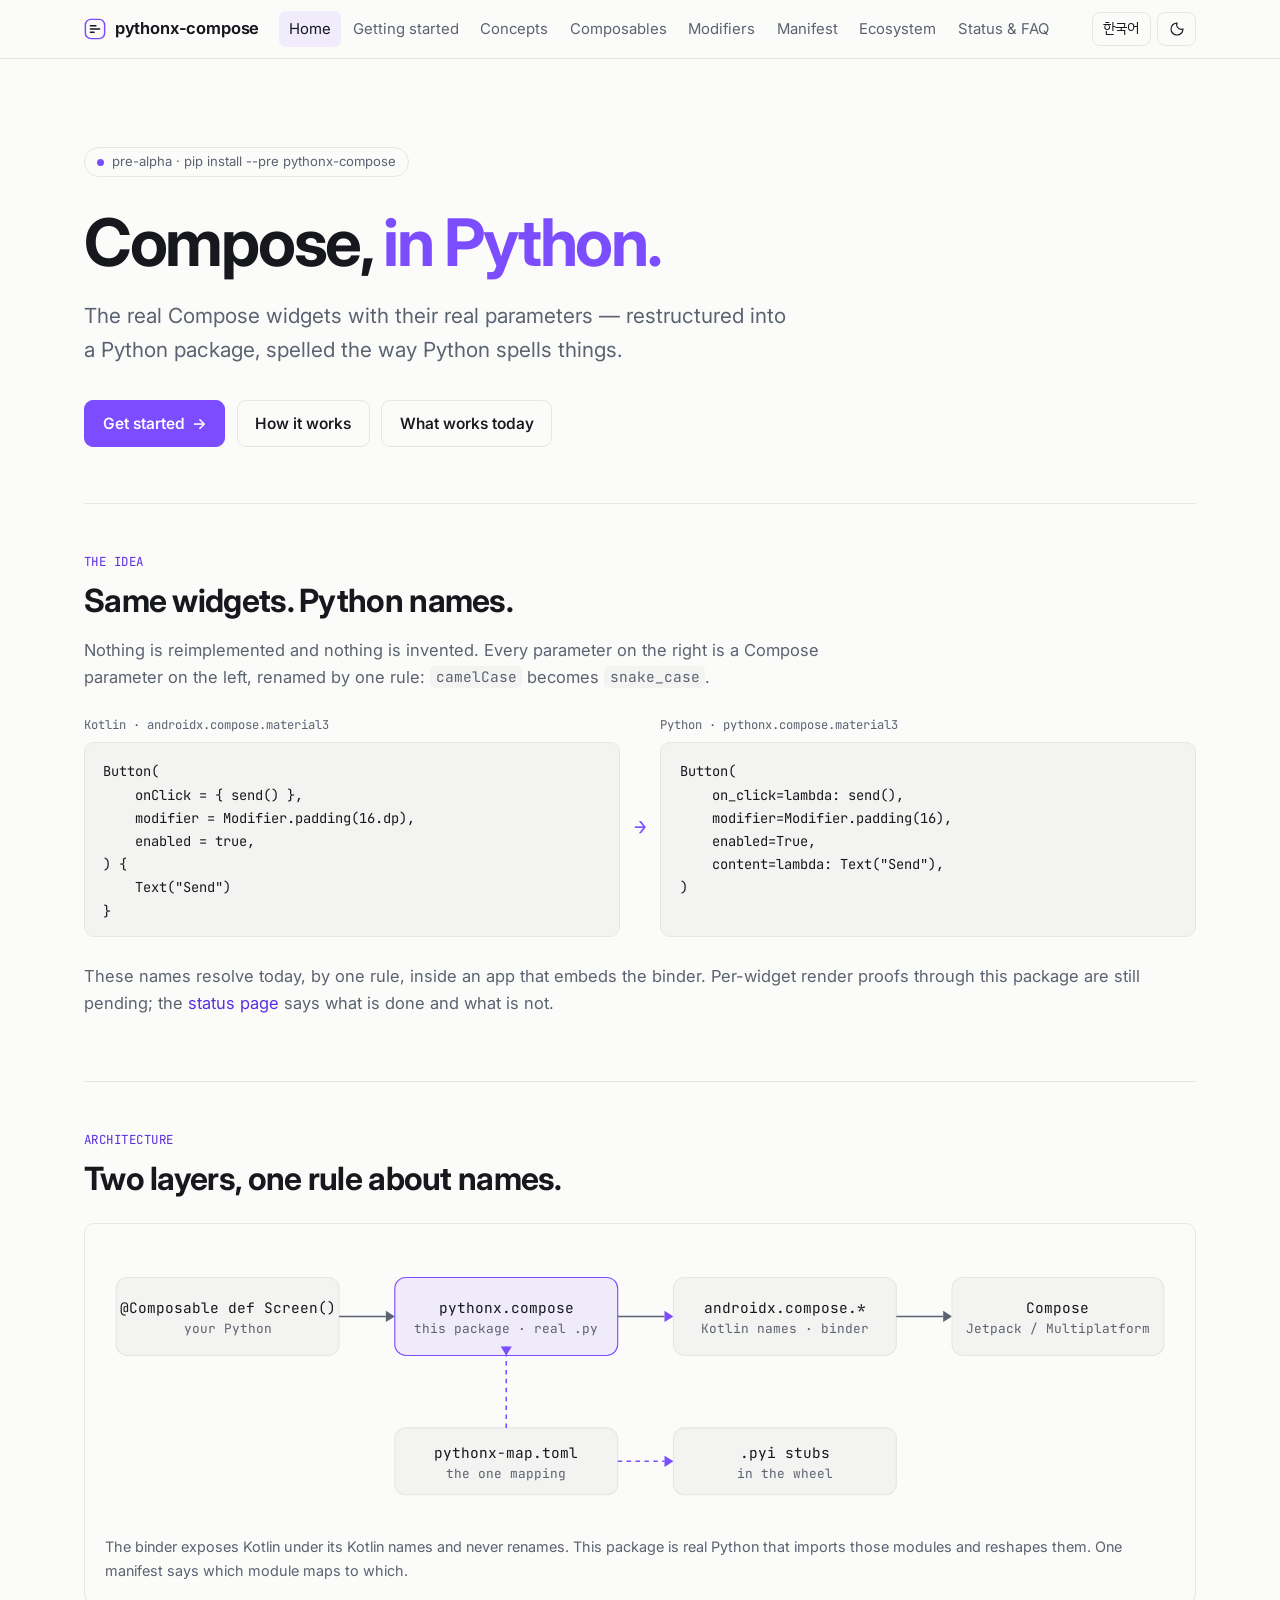
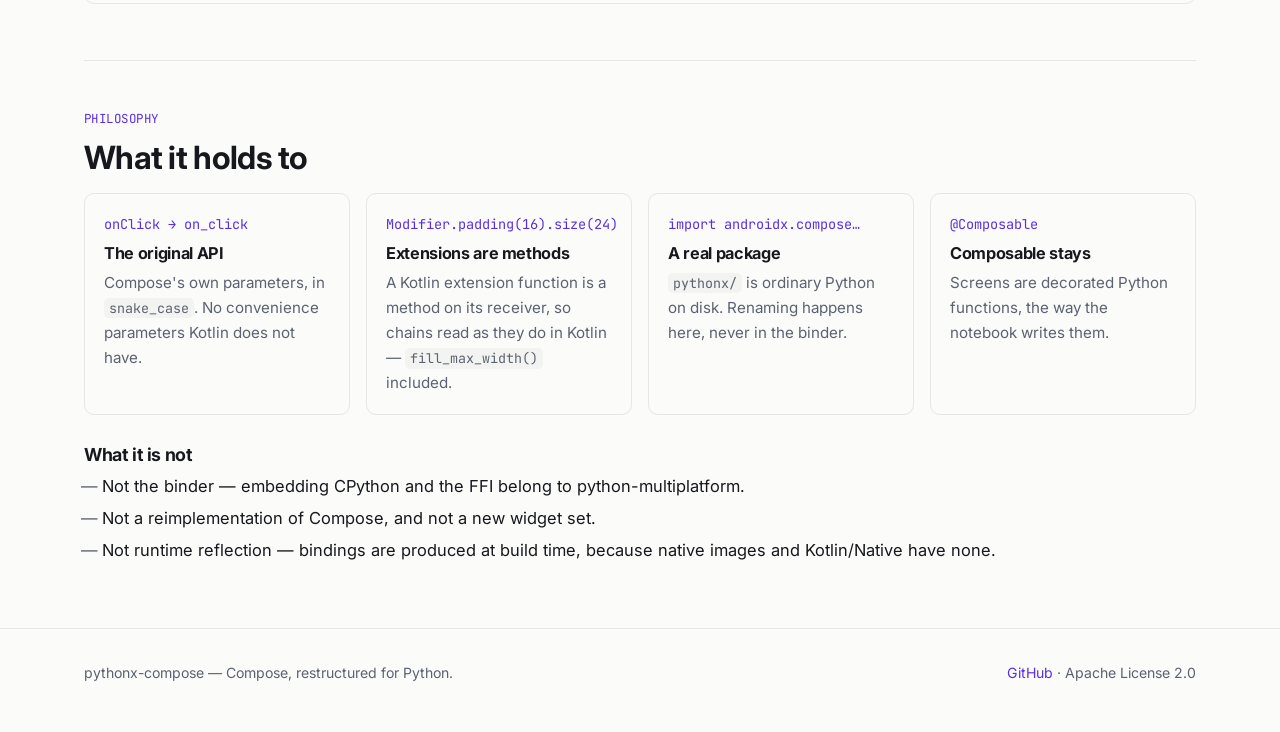
==== commit 0230d00d: "Chore: Relicense to Apache-2.0 The maintainer's decision (2026-10-03, for every thisisthepy project)" ====
--- a/docs/guide/index.html
+++ b/docs/guide/index.html
@@ -94,7 +94,7 @@
 <footer>
 <div class="wrap">
 <span><span data-lang="en">pythonx-compose — Compose, restructured for Python.</span><span data-lang="ko">pythonx-compose — 파이썬을 위해 재구성한 Compose.</span></span>
-<span><a href="https://github.com/thisisthepy/pythonx-compose">GitHub</a> · <span data-lang="en">MIT License</span><span data-lang="ko">MIT 라이선스</span></span>
+<span><a href="https://github.com/thisisthepy/pythonx-compose">GitHub</a> · <span data-lang="en">Apache License 2.0</span><span data-lang="ko">Apache 라이선스 2.0</span></span>
 </div>
 </footer>
 </body>
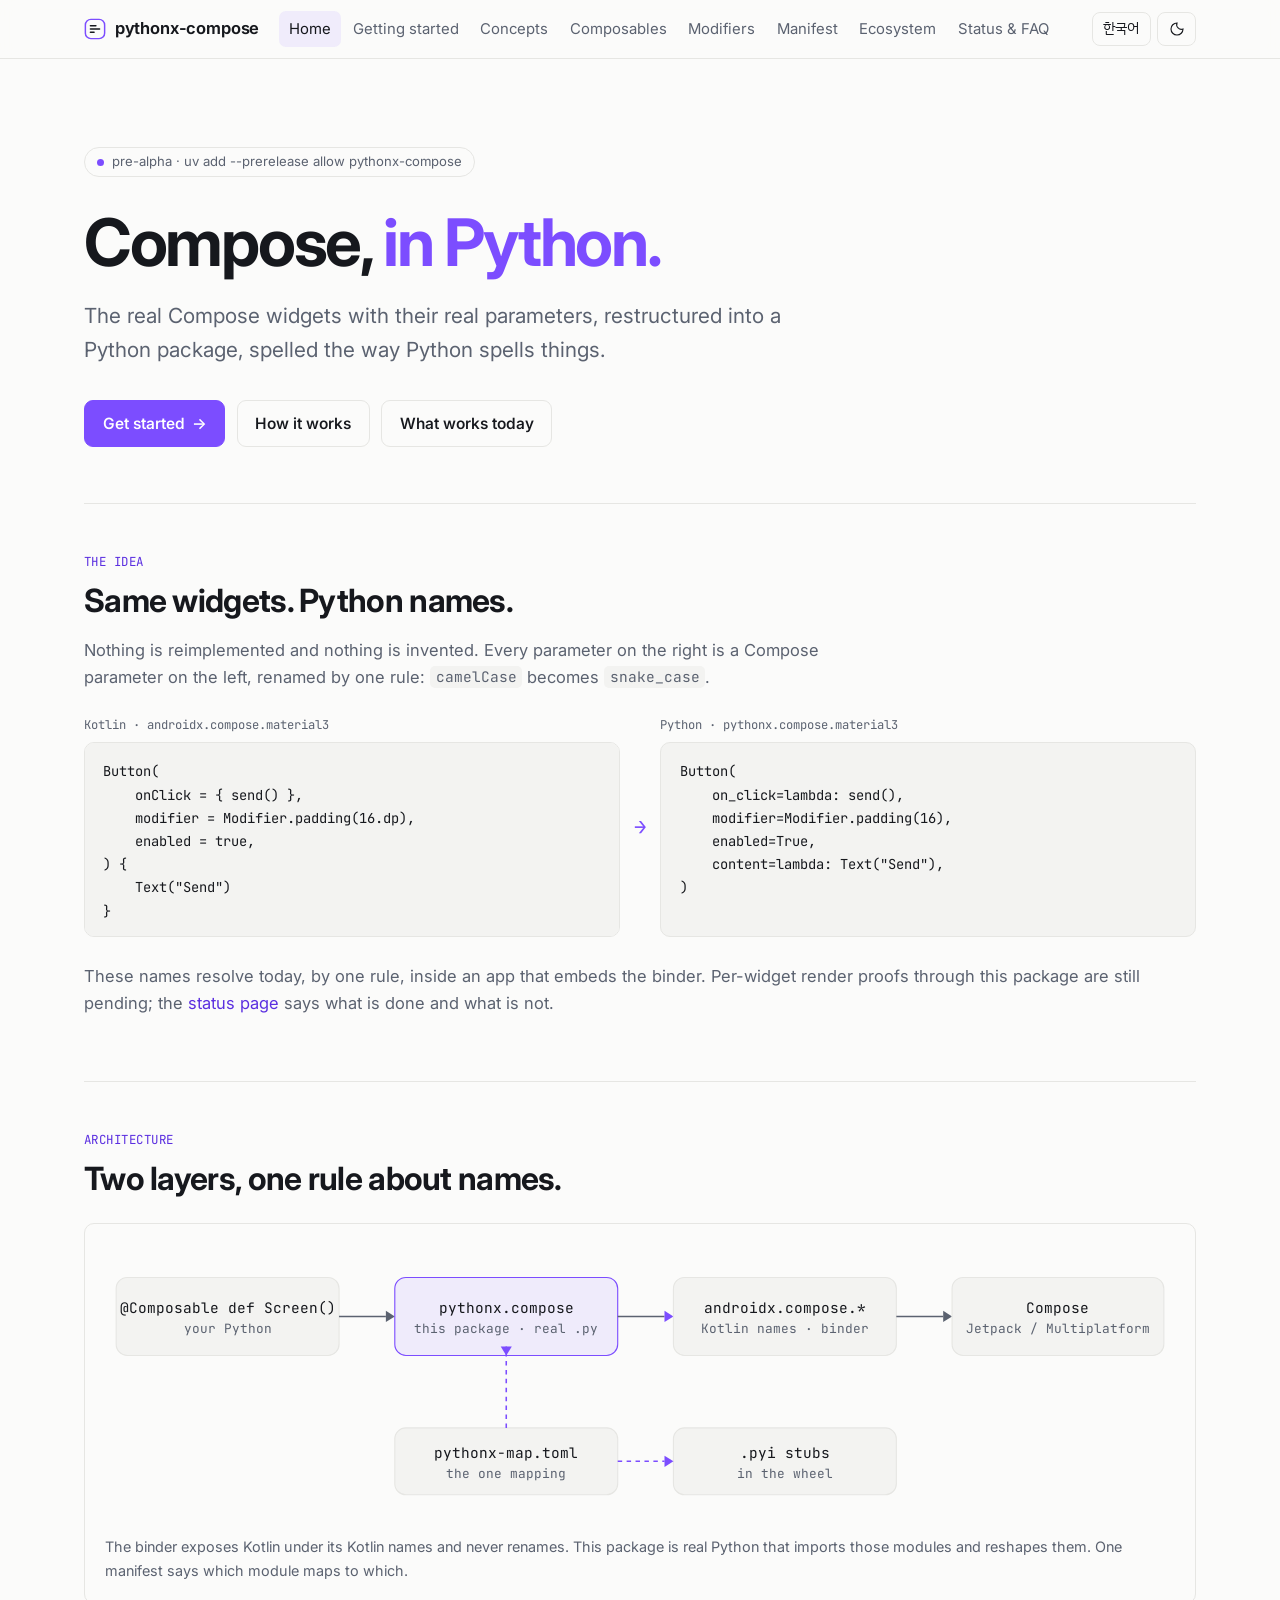
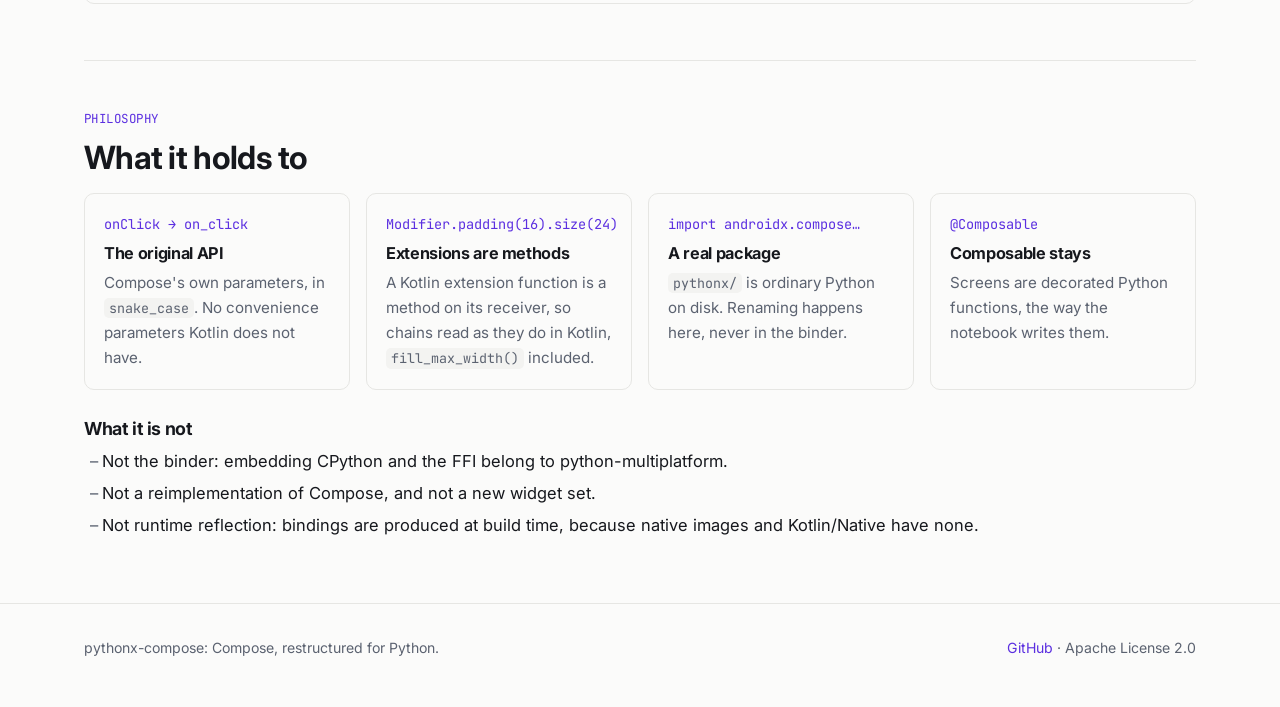
==== commit 5303cf27: "Docs: No em-dash, uv/ppp/tcl examples only, and a house style note Three of the maintainer's instruc" ====
--- a/docs/guide/index.html
+++ b/docs/guide/index.html
@@ -31,9 +31,9 @@
 
 <div class="wrap">
 <section class="hero">
-<span class="eyebrow"><span class="dot"></span><span data-lang="en">pre-alpha · pip install --pre pythonx-compose</span><span data-lang="ko">pre-alpha · pip install --pre pythonx-compose</span></span>
+<span class="eyebrow"><span class="dot"></span><span data-lang="en">pre-alpha · uv add --prerelease allow pythonx-compose</span><span data-lang="ko">pre-alpha · uv add --prerelease allow pythonx-compose</span></span>
 <h1><span data-lang="en">Compose, <em>in Python.</em></span><span data-lang="ko">Compose 를, <em>파이썬으로.</em></span></h1>
-<p class="lead"><span data-lang="en">The real Compose widgets with their real parameters — restructured into a Python package, spelled the way Python spells things.</span><span data-lang="ko">진짜 Compose 위젯과 진짜 매개변수를 — 파이썬 패키지로 재구성해, 파이썬이 쓰는 방식대로 씁니다.</span></p>
+<p class="lead"><span data-lang="en">The real Compose widgets with their real parameters, restructured into a Python package, spelled the way Python spells things.</span><span data-lang="ko">진짜 Compose 위젯과 진짜 매개변수를, 파이썬 패키지로 재구성해, 파이썬이 쓰는 방식대로 씁니다.</span></p>
 <div class="cta">
 <a class="btn primary" href="getting-started.html"><span data-lang="en">Get started</span><span data-lang="ko">시작하기</span> →</a>
 <a class="btn" href="concepts.html"><span data-lang="en">How it works</span><span data-lang="ko">동작 방식</span></a>
@@ -77,15 +77,15 @@
 <h2><span data-lang="en">What it holds to</span><span data-lang="ko">지키는 것</span></h2>
 <div class="grid">
 <div class="card"><span class="glyph" translate="no">onClick → on_click</span><h3><span data-lang="en">The original API</span><span data-lang="ko">원래 API 그대로</span></h3><p data-lang="en">Compose's own parameters, in <code>snake_case</code>. No convenience parameters Kotlin does not have.</p><p data-lang="ko">Compose 자신의 매개변수를 <code>snake_case</code> 로. Kotlin 에 없는 편의 매개변수는 만들지 않습니다.</p></div>
-<div class="card"><span class="glyph" translate="no">Modifier.padding(16).size(24)</span><h3><span data-lang="en">Extensions are methods</span><span data-lang="ko">확장 함수는 메서드</span></h3><p data-lang="en">A Kotlin extension function is a method on its receiver, so chains read as they do in Kotlin — <code>fill_max_width()</code> included.</p><p data-lang="ko">Kotlin 확장 함수는 수신 객체의 메서드가 되어, 체인이 Kotlin 에서처럼 읽힙니다 — <code>fill_max_width()</code> 도 마찬가지입니다.</p></div>
+<div class="card"><span class="glyph" translate="no">Modifier.padding(16).size(24)</span><h3><span data-lang="en">Extensions are methods</span><span data-lang="ko">확장 함수는 메서드</span></h3><p data-lang="en">A Kotlin extension function is a method on its receiver, so chains read as they do in Kotlin, <code>fill_max_width()</code> included.</p><p data-lang="ko">Kotlin 확장 함수는 수신 객체의 메서드가 되어, 체인이 Kotlin 에서처럼 읽힙니다. <code>fill_max_width()</code> 도 마찬가지입니다.</p></div>
 <div class="card"><span class="glyph" translate="no">import androidx.compose…</span><h3><span data-lang="en">A real package</span><span data-lang="ko">실제 패키지</span></h3><p data-lang="en"><code>pythonx/</code> is ordinary Python on disk. Renaming happens here, never in the binder.</p><p data-lang="ko"><code>pythonx/</code> 는 디스크에 있는 평범한 파이썬입니다. 이름 바꾸기는 여기서 하고, 바인더에서는 하지 않습니다.</p></div>
 <div class="card"><span class="glyph" translate="no">@Composable</span><h3><span data-lang="en">Composable stays</span><span data-lang="ko">@Composable 은 그대로</span></h3><p data-lang="en">Screens are decorated Python functions, the way the notebook writes them.</p><p data-lang="ko">화면은 노트북이 쓰는 그대로, 데코레이터가 붙은 파이썬 함수입니다.</p></div>
 </div>
 <h3><span data-lang="en">What it is not</span><span data-lang="ko">이것이 아닌 것</span></h3>
 <ul class="clean not">
-<li><span data-lang="en">Not the binder — embedding CPython and the FFI belong to python-multiplatform.</span><span data-lang="ko">바인더가 아닙니다 — CPython 임베딩과 FFI 는 python-multiplatform 의 몫입니다.</span></li>
+<li><span data-lang="en">Not the binder: embedding CPython and the FFI belong to python-multiplatform.</span><span data-lang="ko">바인더가 아닙니다: CPython 임베딩과 FFI 는 python-multiplatform 의 몫입니다.</span></li>
 <li><span data-lang="en">Not a reimplementation of Compose, and not a new widget set.</span><span data-lang="ko">Compose 의 재구현도, 새 위젯 세트도 아닙니다.</span></li>
-<li><span data-lang="en">Not runtime reflection — bindings are produced at build time, because native images and Kotlin/Native have none.</span><span data-lang="ko">런타임 리플렉션이 아닙니다 — 네이티브 이미지와 Kotlin/Native 에는 리플렉션이 없으므로 바인딩은 빌드 타임에 만듭니다.</span></li>
+<li><span data-lang="en">Not runtime reflection: bindings are produced at build time, because native images and Kotlin/Native have none.</span><span data-lang="ko">런타임 리플렉션이 아닙니다: 네이티브 이미지와 Kotlin/Native 에는 리플렉션이 없으므로 바인딩은 빌드 타임에 만듭니다.</span></li>
 </ul>
 </section>
 </div>
@@ -93,7 +93,7 @@
 </main>
 <footer>
 <div class="wrap">
-<span><span data-lang="en">pythonx-compose — Compose, restructured for Python.</span><span data-lang="ko">pythonx-compose — 파이썬을 위해 재구성한 Compose.</span></span>
+<span><span data-lang="en">pythonx-compose: Compose, restructured for Python.</span><span data-lang="ko">pythonx-compose: 파이썬을 위해 재구성한 Compose.</span></span>
 <span><a href="https://github.com/thisisthepy/pythonx-compose">GitHub</a> · <span data-lang="en">Apache License 2.0</span><span data-lang="ko">Apache 라이선스 2.0</span></span>
 </div>
 </footer>
--- a/docs/guide/assets/style.css
+++ b/docs/guide/assets/style.css
@@ -1,4 +1,4 @@
-/* pythonx-compose guide — shared thisisthepy family tokens, accent #7c4dff. */
+/* pythonx-compose guide: shared thisisthepy family tokens, accent #7c4dff. */
 :root {
   --bg: #fbfbfa; --fg: #16181d; --muted: #5b6270; --line: #e6e6e3; --code-bg: #f3f3f1;
   --radius: 10px; --maxw: 72rem;
@@ -146,7 +146,7 @@
 
 ul.clean { padding-left: 1.1rem; margin: 0 0 1rem; }
 ul.clean li { margin: 0.3rem 0; }
-.not li::marker { content: "— "; color: var(--muted); }
+.not li::marker { content: "– "; color: var(--muted); }
 
 /* Tables */
 .table-wrap { overflow-x: auto; margin: 1rem 0 1.5rem; border: 1px solid var(--line); border-radius: var(--radius); }
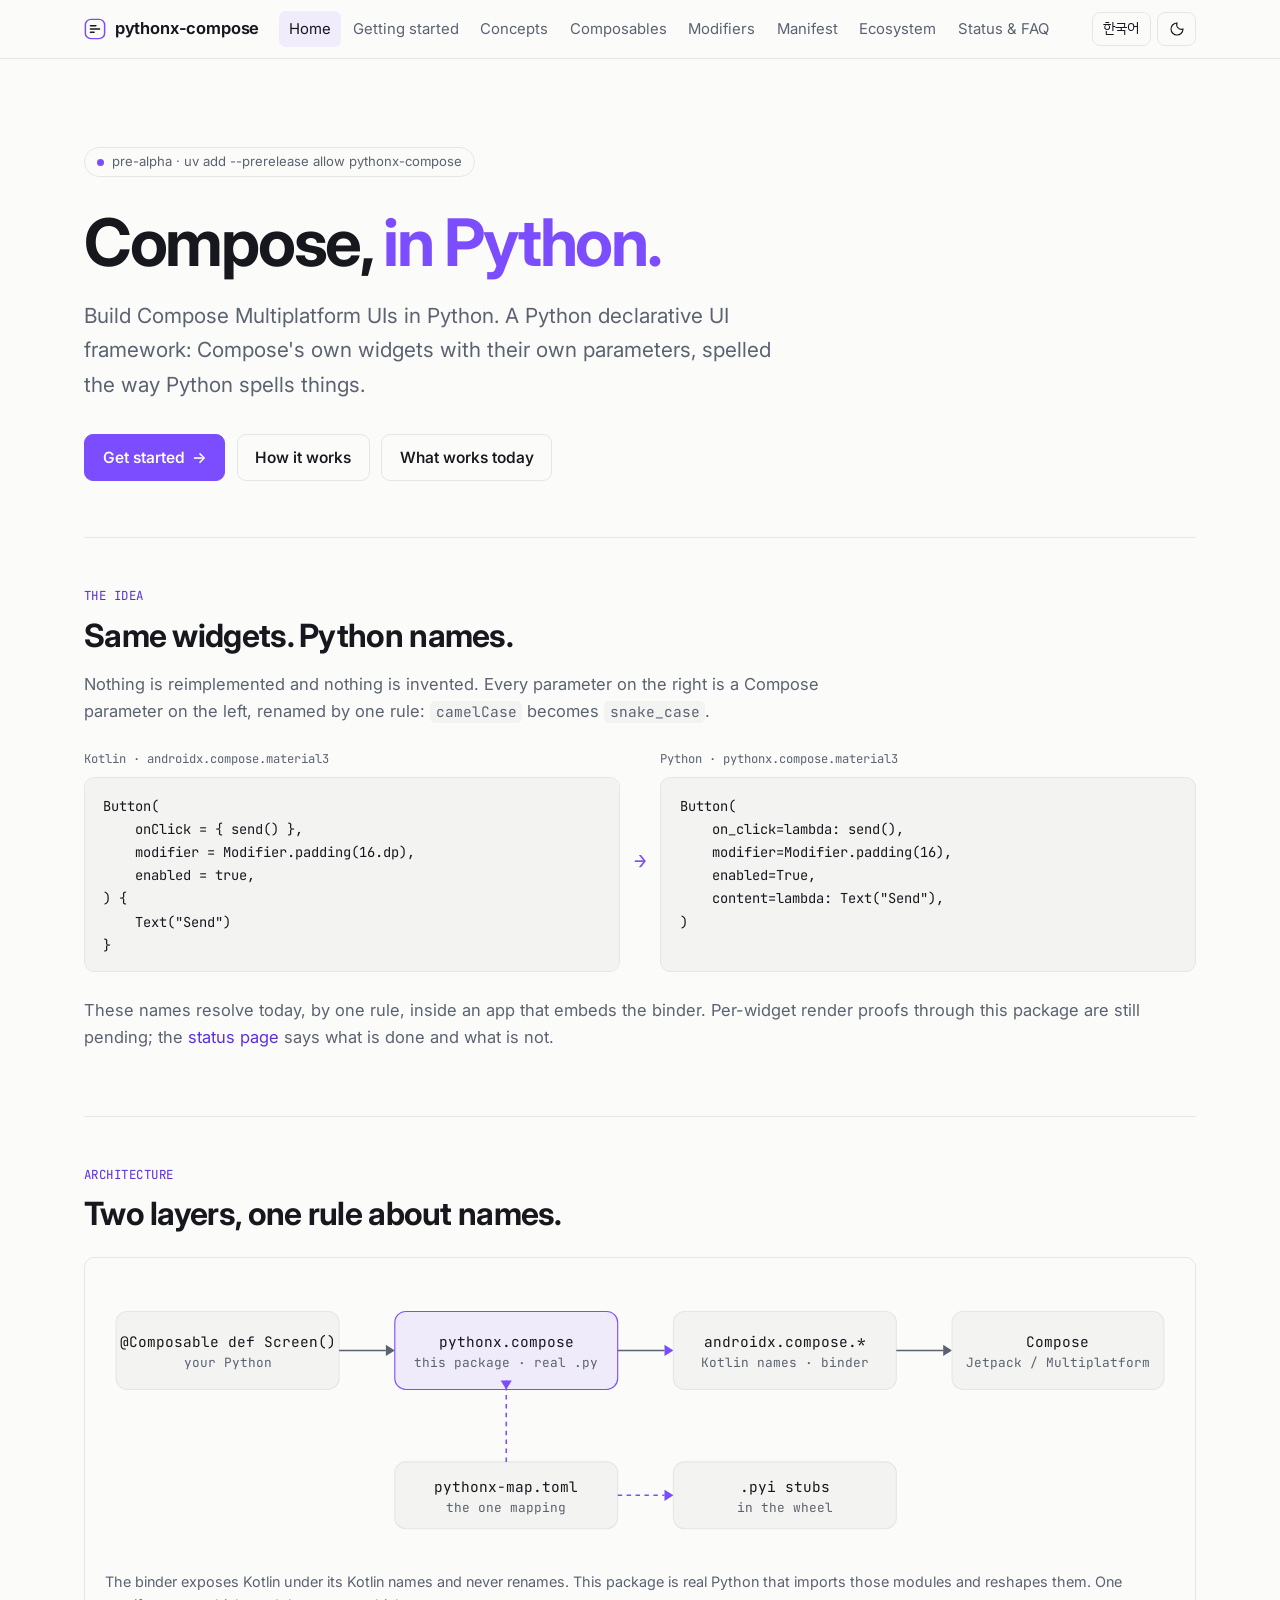
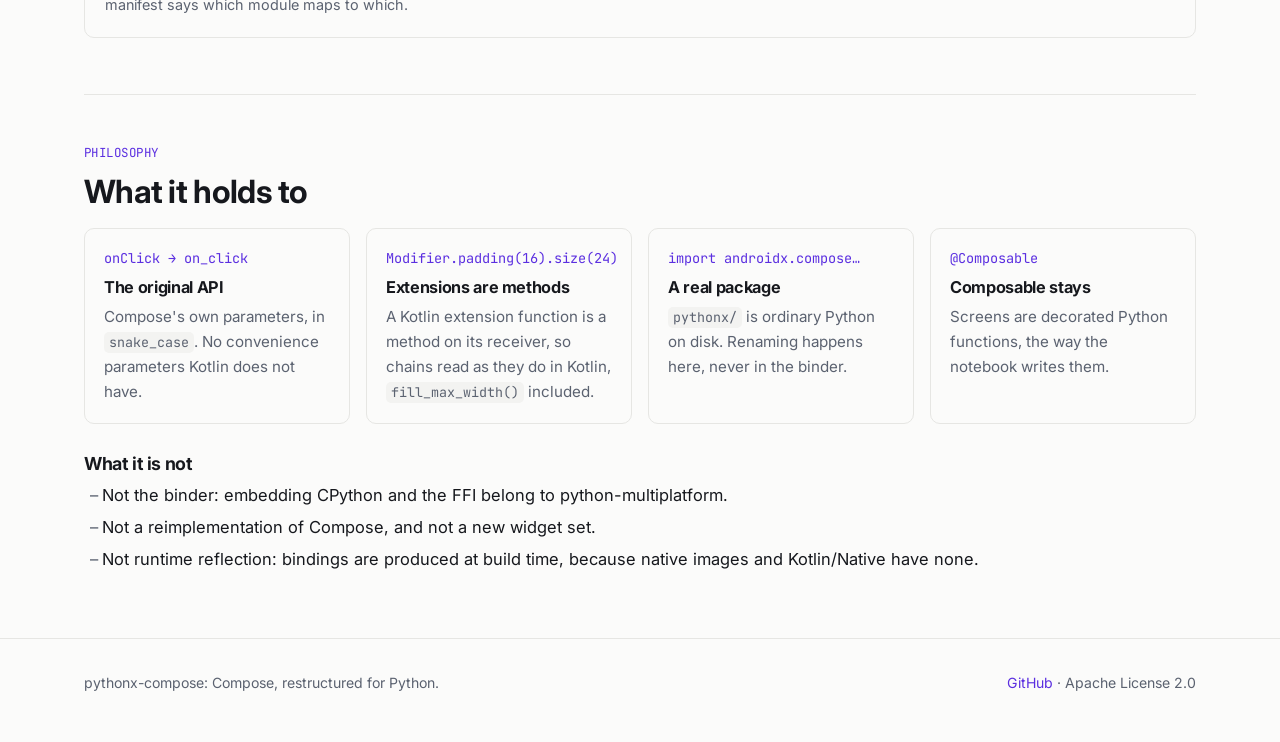
==== commit 45d2637f: "Docs: Describe the project as "Build Compose Multiplatform UIs in Python" The maintainer's decision " ====
--- a/docs/guide/index.html
+++ b/docs/guide/index.html
@@ -33,7 +33,7 @@
 <section class="hero">
 <span class="eyebrow"><span class="dot"></span><span data-lang="en">pre-alpha · uv add --prerelease allow pythonx-compose</span><span data-lang="ko">pre-alpha · uv add --prerelease allow pythonx-compose</span></span>
 <h1><span data-lang="en">Compose, <em>in Python.</em></span><span data-lang="ko">Compose 를, <em>파이썬으로.</em></span></h1>
-<p class="lead"><span data-lang="en">The real Compose widgets with their real parameters, restructured into a Python package, spelled the way Python spells things.</span><span data-lang="ko">진짜 Compose 위젯과 진짜 매개변수를, 파이썬 패키지로 재구성해, 파이썬이 쓰는 방식대로 씁니다.</span></p>
+<p class="lead"><span data-lang="en">Build Compose Multiplatform UIs in Python. A Python declarative UI framework: Compose's own widgets with their own parameters, spelled the way Python spells things.</span><span data-lang="ko">파이썬으로 Compose Multiplatform UI 를 만듭니다. 파이썬 선언형 UI 프레임워크로, Compose 의 위젯과 매개변수를 그대로 쓰되 파이썬다운 이름으로 씁니다.</span></p>
 <div class="cta">
 <a class="btn primary" href="getting-started.html"><span data-lang="en">Get started</span><span data-lang="ko">시작하기</span> →</a>
 <a class="btn" href="concepts.html"><span data-lang="en">How it works</span><span data-lang="ko">동작 방식</span></a>
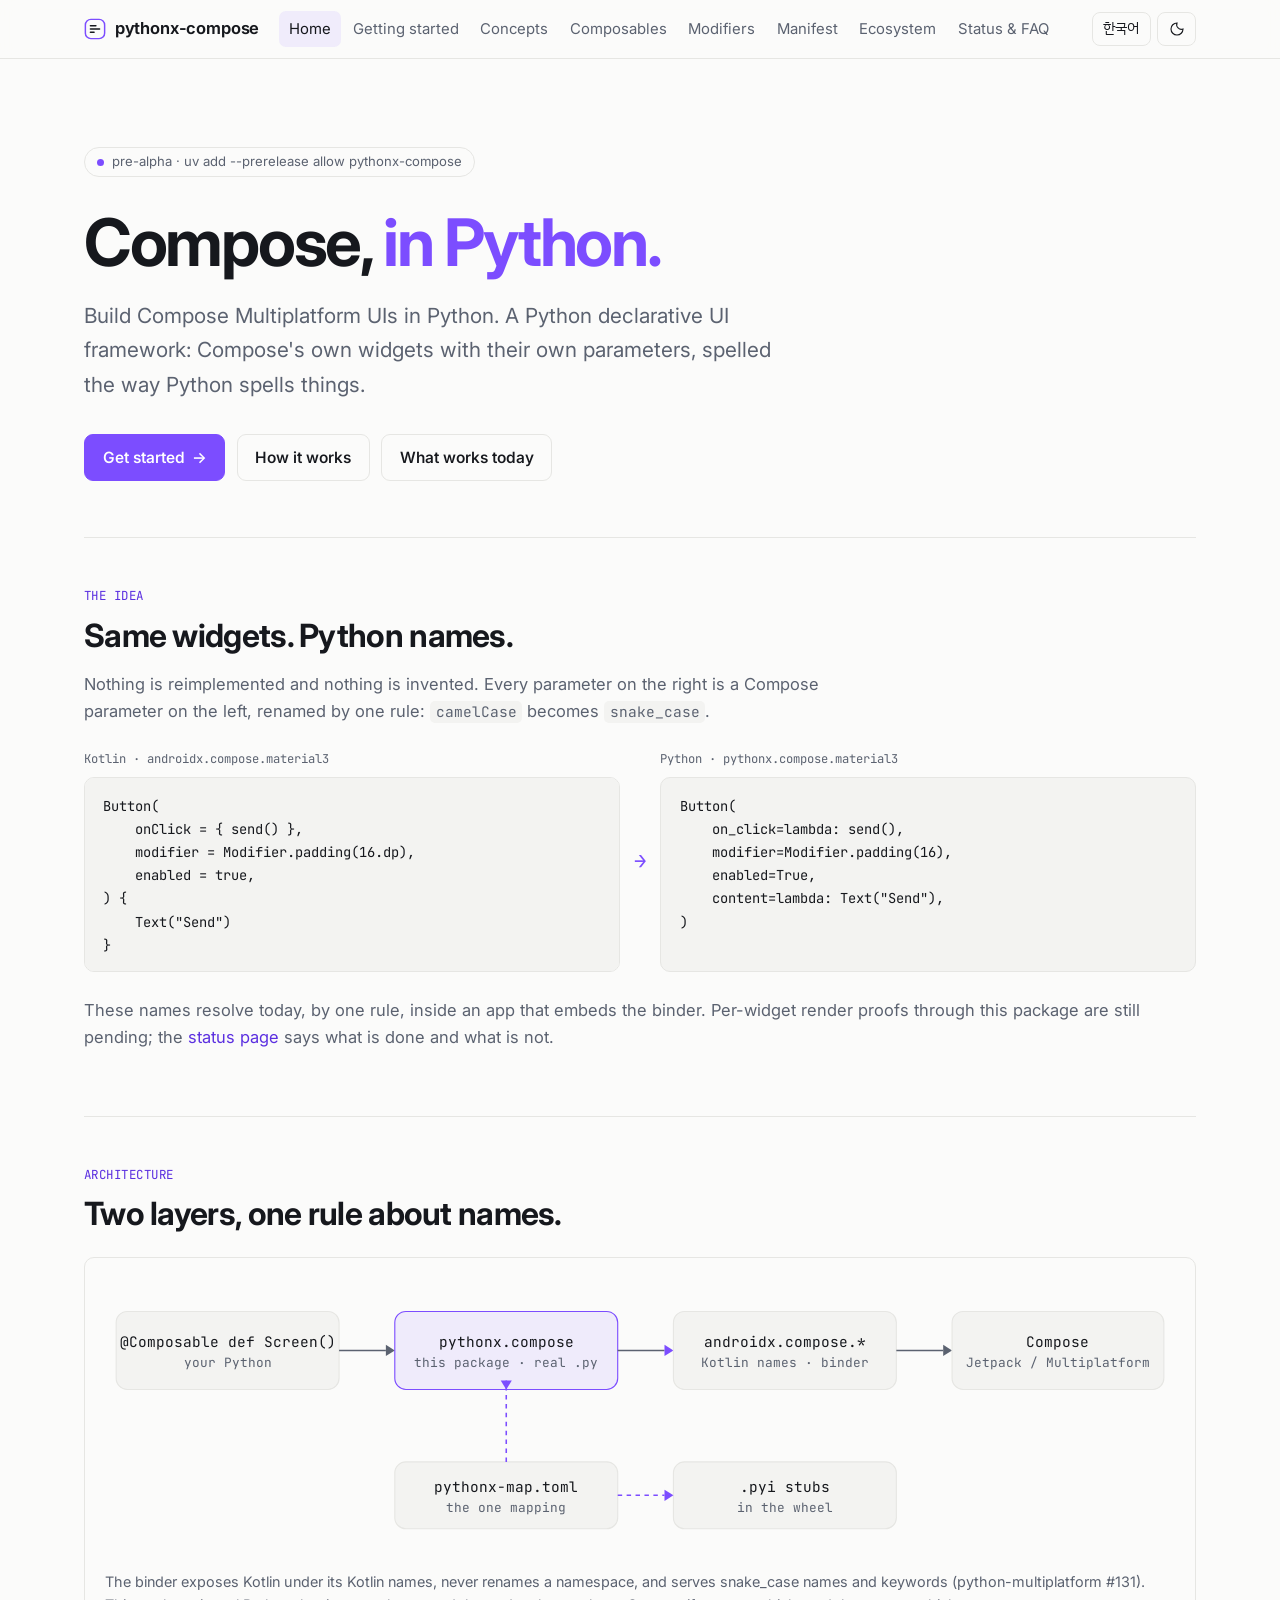
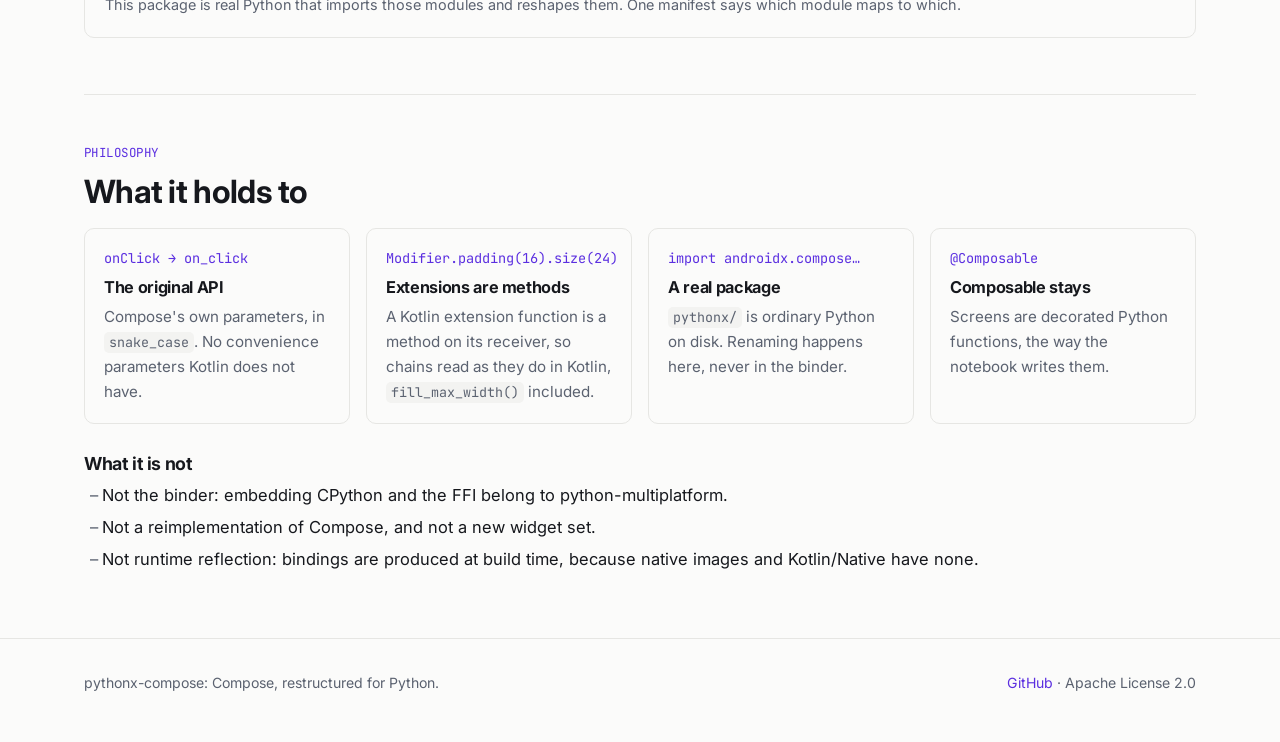
==== commit 3ab7707c: "Feat: Regenerate the stubs from the binder that names things itself, and say who renames what Step 5" ====
--- a/docs/guide/index.html
+++ b/docs/guide/index.html
@@ -68,7 +68,7 @@
 <p class="kicker"><span data-lang="en">Architecture</span><span data-lang="ko">구조</span></p>
 <h2><span data-lang="en">Two layers, one rule about names.</span><span data-lang="ko">두 계층, 이름에 관한 규칙 하나.</span></h2>
 <figure class="figure"><svg class="fig-wide" viewBox="0 0 960 250" role="img" aria-label="Python UI code calls pythonx.compose, which imports androidx.compose.* exposed by python-multiplatform, which is Compose itself; pythonx-map.toml feeds pythonx.compose and the .pyi stubs."><rect class="box" x="10" y="30" width="200" height="70" rx="10"/><text x="110.0" y="62.0" text-anchor="middle">@Composable def Screen()</text><text class="sub" x="110.0" y="80.0" text-anchor="middle">your Python</text><line class="edge" x1="210" y1="65" x2="252" y2="65"/><polygon class="head" points="260,65 252,60 252,70"/><rect class="box us" x="260" y="30" width="200" height="70" rx="10"/><text x="360.0" y="62.0" text-anchor="middle">pythonx.compose</text><text class="sub" x="360.0" y="80.0" text-anchor="middle">this package · real .py</text><line class="edge" x1="460" y1="65" x2="502" y2="65"/><polygon class="head us" points="510,65 502,60 502,70"/><rect class="box" x="510" y="30" width="200" height="70" rx="10"/><text x="610.0" y="62.0" text-anchor="middle">androidx.compose.*</text><text class="sub" x="610.0" y="80.0" text-anchor="middle">Kotlin names · binder</text><line class="edge" x1="710" y1="65" x2="752" y2="65"/><polygon class="head" points="760,65 752,60 752,70"/><rect class="box" x="760" y="30" width="190" height="70" rx="10"/><text x="855.0" y="62.0" text-anchor="middle">Compose</text><text class="sub" x="855.0" y="80.0" text-anchor="middle">Jetpack / Multiplatform</text><rect class="box" x="260" y="165" width="200" height="60" rx="10"/><text x="360.0" y="192.0" text-anchor="middle">pythonx-map.toml</text><text class="sub" x="360.0" y="210.0" text-anchor="middle">the one mapping</text><line class="edge dash" x1="360" y1="165" x2="360" y2="92"/><polygon class="head us" points="360,100 355,92 365,92"/><rect class="box" x="510" y="165" width="200" height="60" rx="10"/><text x="610.0" y="192.0" text-anchor="middle">.pyi stubs</text><text class="sub" x="610.0" y="210.0" text-anchor="middle">in the wheel</text><line class="edge dash" x1="460" y1="195" x2="502" y2="195"/><polygon class="head us" points="510,195 502,190 502,200"/></svg><svg class="fig-tall" viewBox="0 0 320 470" role="img" aria-label="The same layering, drawn vertically."><rect class="box" x="40" y="10" width="240" height="64" rx="10"/><text x="160.0" y="39.0" text-anchor="middle">@Composable def Screen()</text><text class="sub" x="160.0" y="57.0" text-anchor="middle">your Python</text><line class="edge" x1="160" y1="74" x2="160" y2="102"/><polygon class="head" points="160,110 155,102 165,102"/><rect class="box us" x="40" y="110" width="240" height="64" rx="10"/><text x="160.0" y="139.0" text-anchor="middle">pythonx.compose</text><text class="sub" x="160.0" y="157.0" text-anchor="middle">this package · real .py</text><line class="edge" x1="160" y1="174" x2="160" y2="202"/><polygon class="head us" points="160,210 155,202 165,202"/><rect class="box" x="40" y="210" width="240" height="64" rx="10"/><text x="160.0" y="239.0" text-anchor="middle">androidx.compose.*</text><text class="sub" x="160.0" y="257.0" text-anchor="middle">Kotlin names · binder</text><line class="edge" x1="160" y1="274" x2="160" y2="302"/><polygon class="head" points="160,310 155,302 165,302"/><rect class="box" x="40" y="310" width="240" height="64" rx="10"/><text x="160.0" y="339.0" text-anchor="middle">Compose</text><text class="sub" x="160.0" y="357.0" text-anchor="middle">Jetpack / Multiplatform</text><rect class="box" x="40" y="400" width="240" height="56" rx="10"/><text x="160.0" y="425.0" text-anchor="middle">pythonx-map.toml</text><text class="sub" x="160.0" y="443.0" text-anchor="middle">→ pythonx.compose, .pyi</text></svg>
-<figcaption><span data-lang="en">The binder exposes Kotlin under its Kotlin names and never renames. This package is real Python that imports those modules and reshapes them. One manifest says which module maps to which.</span><span data-lang="ko">바인더는 Kotlin 을 Kotlin 이름 그대로 노출하고 절대 이름을 바꾸지 않습니다. 이 패키지는 그 모듈을 import 해 재구성하는 실제 파이썬입니다. 어떤 모듈이 무엇에 대응하는지는 매니페스트 하나가 말합니다.</span></figcaption>
+<figcaption><span data-lang="en">The binder exposes Kotlin under its Kotlin names, never renames a namespace, and serves snake_case names and keywords (python-multiplatform #131). This package is real Python that imports those modules and reshapes them. One manifest says which module maps to which.</span><span data-lang="ko">바인더는 Kotlin 을 Kotlin 이름 그대로 노출하고, 네임스페이스 이름은 절대 바꾸지 않으며, snake_case 이름과 키워드를 제공합니다(python-multiplatform #131). 이 패키지는 그 모듈을 import 해 재구성하는 실제 파이썬입니다. 어떤 모듈이 무엇에 대응하는지는 매니페스트 하나가 말합니다.</span></figcaption>
 </figure>
 </section>
 
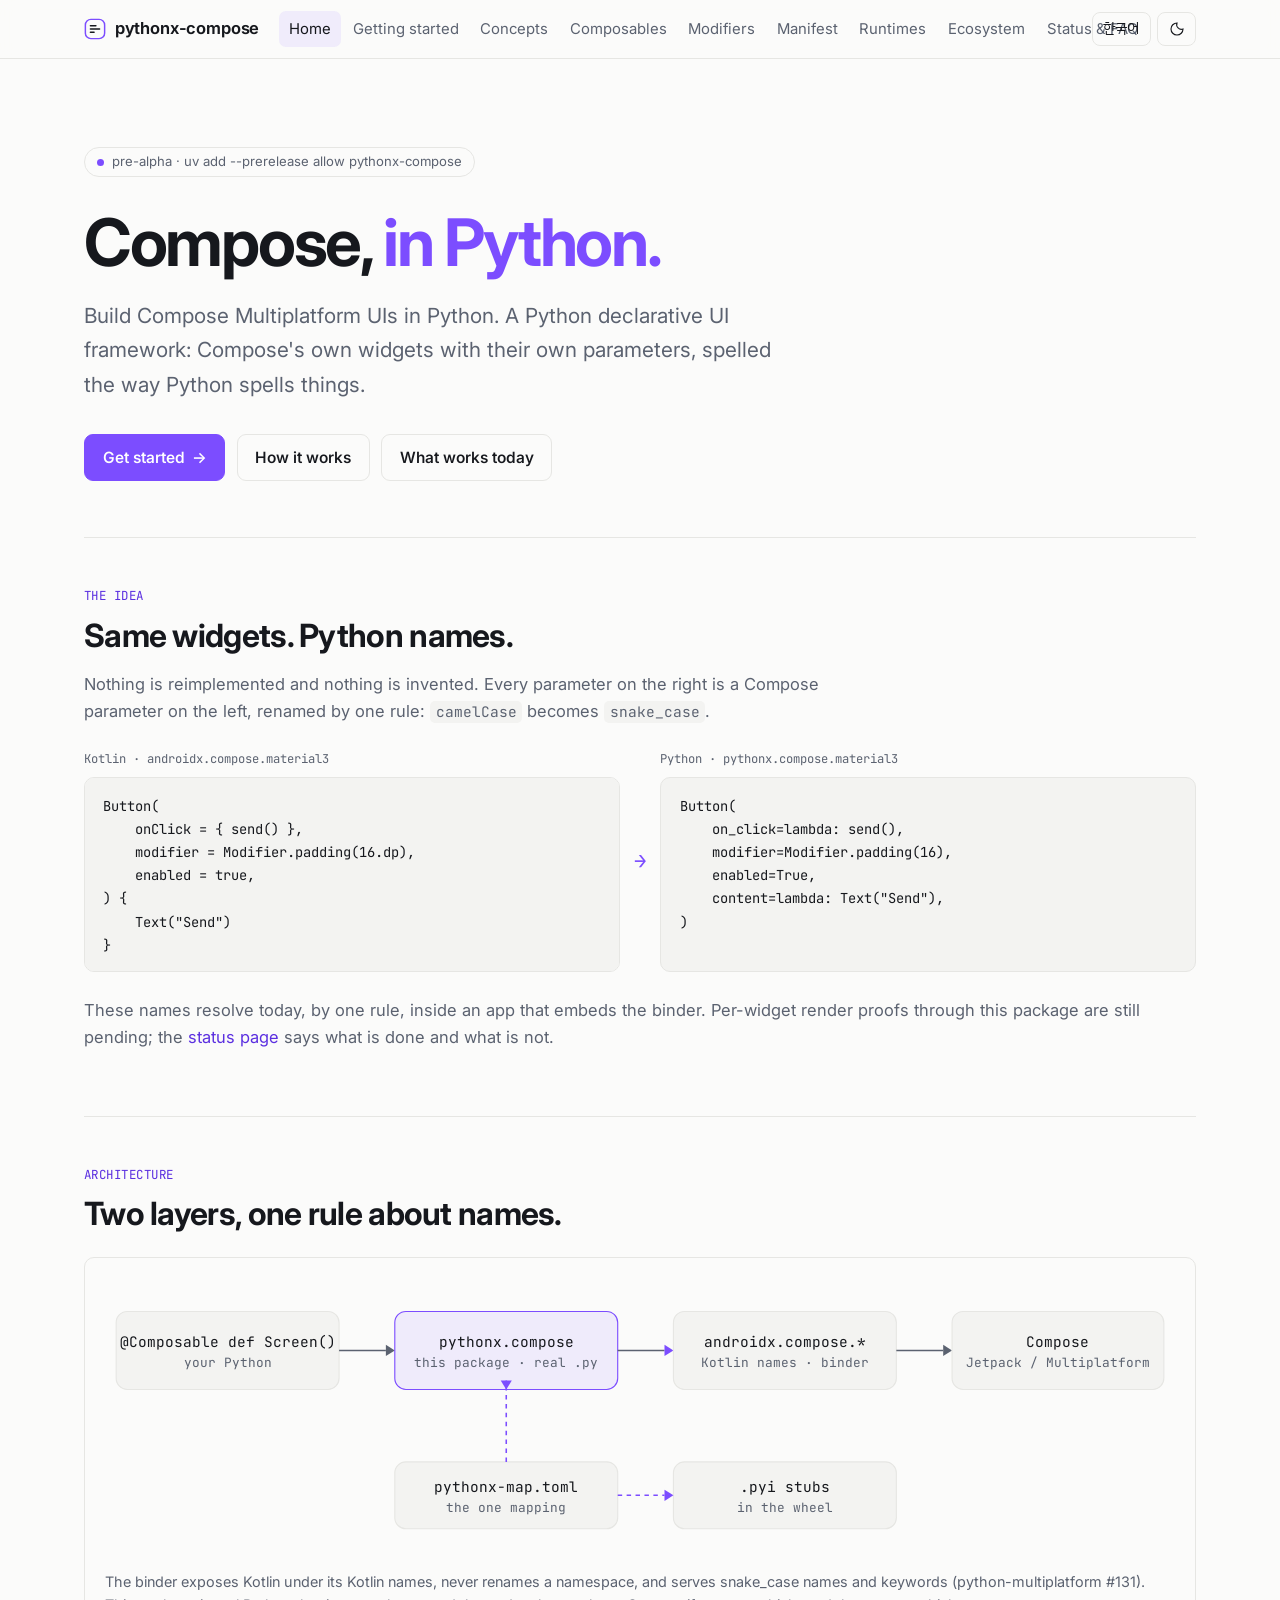
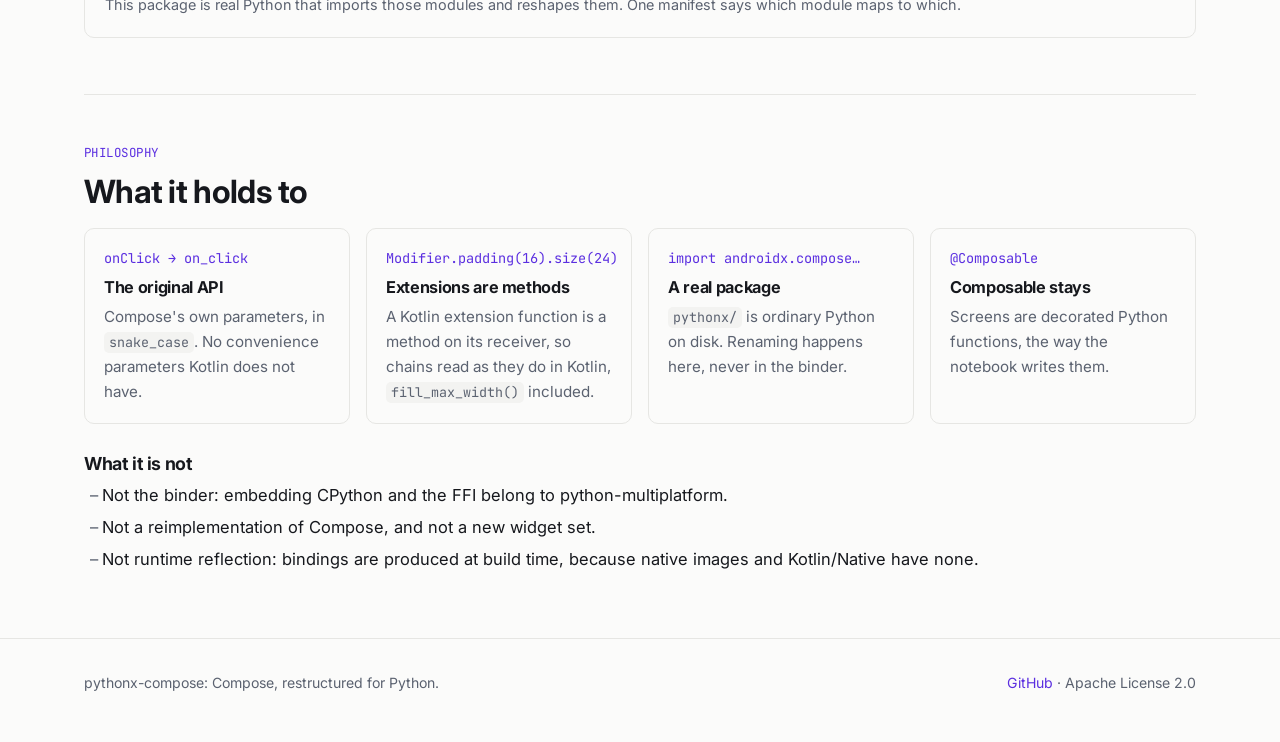
==== commit 602284ea: "Feat: pin package across desktop runtime paths and add runtimes guide (#110)" ====
--- a/docs/guide/index.html
+++ b/docs/guide/index.html
@@ -19,7 +19,7 @@
 <header class="site-header">
 <div class="wrap bar">
 <a class="brand" href="index.html"><svg class="mark" viewBox="0 0 24 24" aria-hidden="true"><rect x="1.5" y="1.5" width="21" height="21" rx="6" fill="none" stroke="var(--accent)" stroke-width="1.6"/><path d="M7 8.5h6M7 12h10M7 15.5h4" stroke="var(--fg)" stroke-width="1.6" stroke-linecap="round"/></svg>pythonx-compose</a>
-<nav class="nav" aria-label="Guide"><a href="index.html" aria-current="page"><span data-lang="en">Home</span><span data-lang="ko">홈</span></a><a href="getting-started.html"><span data-lang="en">Getting started</span><span data-lang="ko">시작하기</span></a><a href="concepts.html"><span data-lang="en">Concepts</span><span data-lang="ko">개념</span></a><a href="guide-composables.html"><span data-lang="en">Composables</span><span data-lang="ko">컴포저블</span></a><a href="guide-modifiers.html"><span data-lang="en">Modifiers</span><span data-lang="ko">모디파이어</span></a><a href="guide-manifest.html"><span data-lang="en">Manifest</span><span data-lang="ko">매니페스트</span></a><a href="ecosystem.html"><span data-lang="en">Ecosystem</span><span data-lang="ko">생태계</span></a><a href="status.html"><span data-lang="en">Status & FAQ</span><span data-lang="ko">현황 · FAQ</span></a></nav>
+<nav class="nav" aria-label="Guide"><a href="index.html" aria-current="page"><span data-lang="en">Home</span><span data-lang="ko">홈</span></a><a href="getting-started.html"><span data-lang="en">Getting started</span><span data-lang="ko">시작하기</span></a><a href="concepts.html"><span data-lang="en">Concepts</span><span data-lang="ko">개념</span></a><a href="guide-composables.html"><span data-lang="en">Composables</span><span data-lang="ko">컴포저블</span></a><a href="guide-modifiers.html"><span data-lang="en">Modifiers</span><span data-lang="ko">모디파이어</span></a><a href="guide-manifest.html"><span data-lang="en">Manifest</span><span data-lang="ko">매니페스트</span></a><a href="guide-runtimes.html"><span data-lang="en">Runtimes</span><span data-lang="ko">런타임</span></a><a href="ecosystem.html"><span data-lang="en">Ecosystem</span><span data-lang="ko">생태계</span></a><a href="status.html"><span data-lang="en">Status & FAQ</span><span data-lang="ko">현황 · FAQ</span></a></nav>
 <div class="tools">
 <button class="btn-ghost" id="lang-toggle" type="button"><span data-lang="en">한국어</span><span data-lang="ko">English</span></button>
 <button class="btn-ghost" id="theme-toggle" type="button" aria-label="Toggle colour theme"><svg viewBox="0 0 24 24" aria-hidden="true" fill="none" stroke="currentColor" stroke-width="1.7" stroke-linecap="round"><path d="M12 3a9 9 0 1 0 9 9 7 7 0 0 1-9-9z"/></svg></button>
--- a/docs/guide/assets/style.css
+++ b/docs/guide/assets/style.css
@@ -175,5 +175,215 @@
 details summary { cursor: pointer; font-weight: 600; }
 details[open] summary { margin-bottom: 0.5rem; }
 
+/* Scroll-driven live app preview (#109) */
+.live-layout {
+  display: grid;
+  grid-template-columns: minmax(0, 1fr) 21.5rem;
+  gap: 2.25rem;
+  align-items: start;
+}
+.live-layout > .live-prose { min-width: 0; }
+.live-stage {
+  position: sticky;
+  top: 4.8rem;
+  display: flex;
+  flex-direction: column;
+  gap: 0.85rem;
+  min-width: 0;
+}
+.live-phone {
+  border: 1.5px solid var(--line);
+  border-radius: 26px;
+  background: var(--bg);
+  padding: 0.65rem;
+  box-shadow: 0 12px 32px rgba(0, 0, 0, 0.06);
+}
+:root[data-theme="dark"] .live-phone { box-shadow: 0 12px 32px rgba(0, 0, 0, 0.32); }
+@media (prefers-color-scheme: dark) { :root:not([data-theme="light"]) .live-phone { box-shadow: 0 12px 32px rgba(0, 0, 0, 0.32); } }
+.live-notch {
+  width: 3.4rem;
+  height: 0.28rem;
+  border-radius: 999px;
+  background: var(--line);
+  margin: 0.1rem auto 0.55rem;
+}
+.live-statusbar {
+  display: flex;
+  justify-content: space-between;
+  align-items: center;
+  padding: 0 0.55rem 0.45rem;
+  font-family: var(--font-mono);
+  font-size: 0.68rem;
+  color: var(--muted);
+  border-bottom: 1px solid var(--line);
+}
+.live-viewport {
+  position: relative;
+  min-height: 14.5rem;
+  background: var(--code-bg);
+  border-radius: 16px;
+  margin-top: 0.5rem;
+  padding: 0.9rem;
+  overflow: hidden;
+}
+.live-scene {
+  display: none;
+  flex-direction: column;
+  gap: 0.65rem;
+  min-height: 12.7rem;
+  animation: live-fade 0.22s ease-out;
+}
+.live-scene.is-active { display: flex; }
+@keyframes live-fade {
+  from { opacity: 0; transform: translateY(4px); }
+  to { opacity: 1; transform: translateY(0); }
+}
+.live-badge {
+  display: inline-flex;
+  align-self: flex-start;
+  font-family: var(--font-mono);
+  font-size: 0.68rem;
+  color: var(--accent-ink);
+  background: var(--accent-soft);
+  border: 1px solid var(--accent);
+  border-radius: 999px;
+  padding: 0.08rem 0.5rem;
+}
+.live-ui-card {
+  background: var(--bg);
+  border: 1px solid var(--line);
+  border-radius: 12px;
+  padding: 0.75rem 0.85rem;
+  display: flex;
+  flex-direction: column;
+  gap: 0.5rem;
+}
+.live-ui-card.is-padded {
+  padding: 1rem;
+  border-color: var(--accent);
+}
+.live-ui-card.is-end {
+  align-items: flex-end;
+}
+.live-ui-title {
+  font-weight: 640;
+  font-size: 0.94rem;
+  color: var(--fg);
+}
+.live-ui-sub {
+  font-size: 0.8rem;
+  color: var(--muted);
+  font-family: var(--font-mono);
+}
+.live-ui-btn {
+  display: inline-flex;
+  align-items: center;
+  justify-content: center;
+  align-self: flex-start;
+  background: var(--accent);
+  color: #fff;
+  border-radius: 999px;
+  padding: 0.34rem 0.9rem;
+  font-size: 0.8rem;
+  font-weight: 560;
+}
+:root[data-theme="dark"] .live-ui-btn { color: #0f1115; }
+@media (prefers-color-scheme: dark) { :root:not([data-theme="light"]) .live-ui-btn { color: #0f1115; } }
+.live-ui-card.is-end .live-ui-btn { align-self: flex-end; }
+.live-ui-Swatch {
+  display: inline-flex;
+  align-items: center;
+  gap: 0.45rem;
+  font-family: var(--font-mono);
+  font-size: 0.76rem;
+}
+.live-ui-dot {
+  width: 0.75rem;
+  height: 0.75rem;
+  border-radius: 50%;
+  background: #e53935;
+  display: inline-block;
+}
+.live-dots {
+  display: flex;
+  justify-content: center;
+  gap: 0.35rem;
+  padding: 0.55rem 0 0.15rem;
+}
+.live-dot-btn {
+  width: 1.45rem;
+  height: 1.45rem;
+  border-radius: 999px;
+  border: 1px solid var(--line);
+  background: var(--bg);
+  color: var(--muted);
+  font-family: var(--font-mono);
+  font-size: 0.7rem;
+  cursor: pointer;
+  padding: 0;
+  display: inline-flex;
+  align-items: center;
+  justify-content: center;
+}
+.live-dot-btn.is-active, .live-dot-btn:hover {
+  border-color: var(--accent);
+  background: var(--accent-soft);
+  color: var(--accent-ink);
+}
+.live-code-card {
+  border: 1px solid var(--line);
+  border-radius: var(--radius);
+  background: var(--code-bg);
+  padding: 0.65rem 0.8rem;
+}
+.live-code-head {
+  font-family: var(--font-mono);
+  font-size: 0.7rem;
+  color: var(--muted);
+  margin: 0 0 0.35rem;
+  display: flex;
+  justify-content: space-between;
+}
+.live-code-card pre {
+  margin: 0;
+  padding: 0;
+  border: 0;
+  background: transparent;
+  font-size: 0.76rem;
+  line-height: 1.5;
+}
+.live-line {
+  display: block;
+  padding: 0.04rem 0.35rem;
+  margin: 0 -0.35rem;
+  border-left: 2px solid transparent;
+  border-radius: 3px;
+}
+.live-line.is-changed {
+  background: var(--accent-soft);
+  border-left-color: var(--accent);
+}
+section[data-live-step] {
+  scroll-margin-top: 5rem;
+  transition: border-color 0.2s ease;
+}
+@media (max-width: 920px) {
+  .live-layout {
+    grid-template-columns: minmax(0, 1fr);
+    gap: 1.5rem;
+  }
+  .live-stage {
+    position: static;
+    max-width: 24rem;
+    margin: 0 auto;
+    width: 100%;
+    order: -1;
+  }
+}
+@media (prefers-reduced-motion: reduce) {
+  .live-scene { animation: none !important; }
+  section[data-live-step] { transition: none !important; }
+}
+
 footer { border-top: 1px solid var(--line); padding: 2rem 0 3rem; color: var(--muted); font-size: 0.88rem; }
 footer .wrap { display: flex; flex-wrap: wrap; justify-content: space-between; gap: 1rem; }
